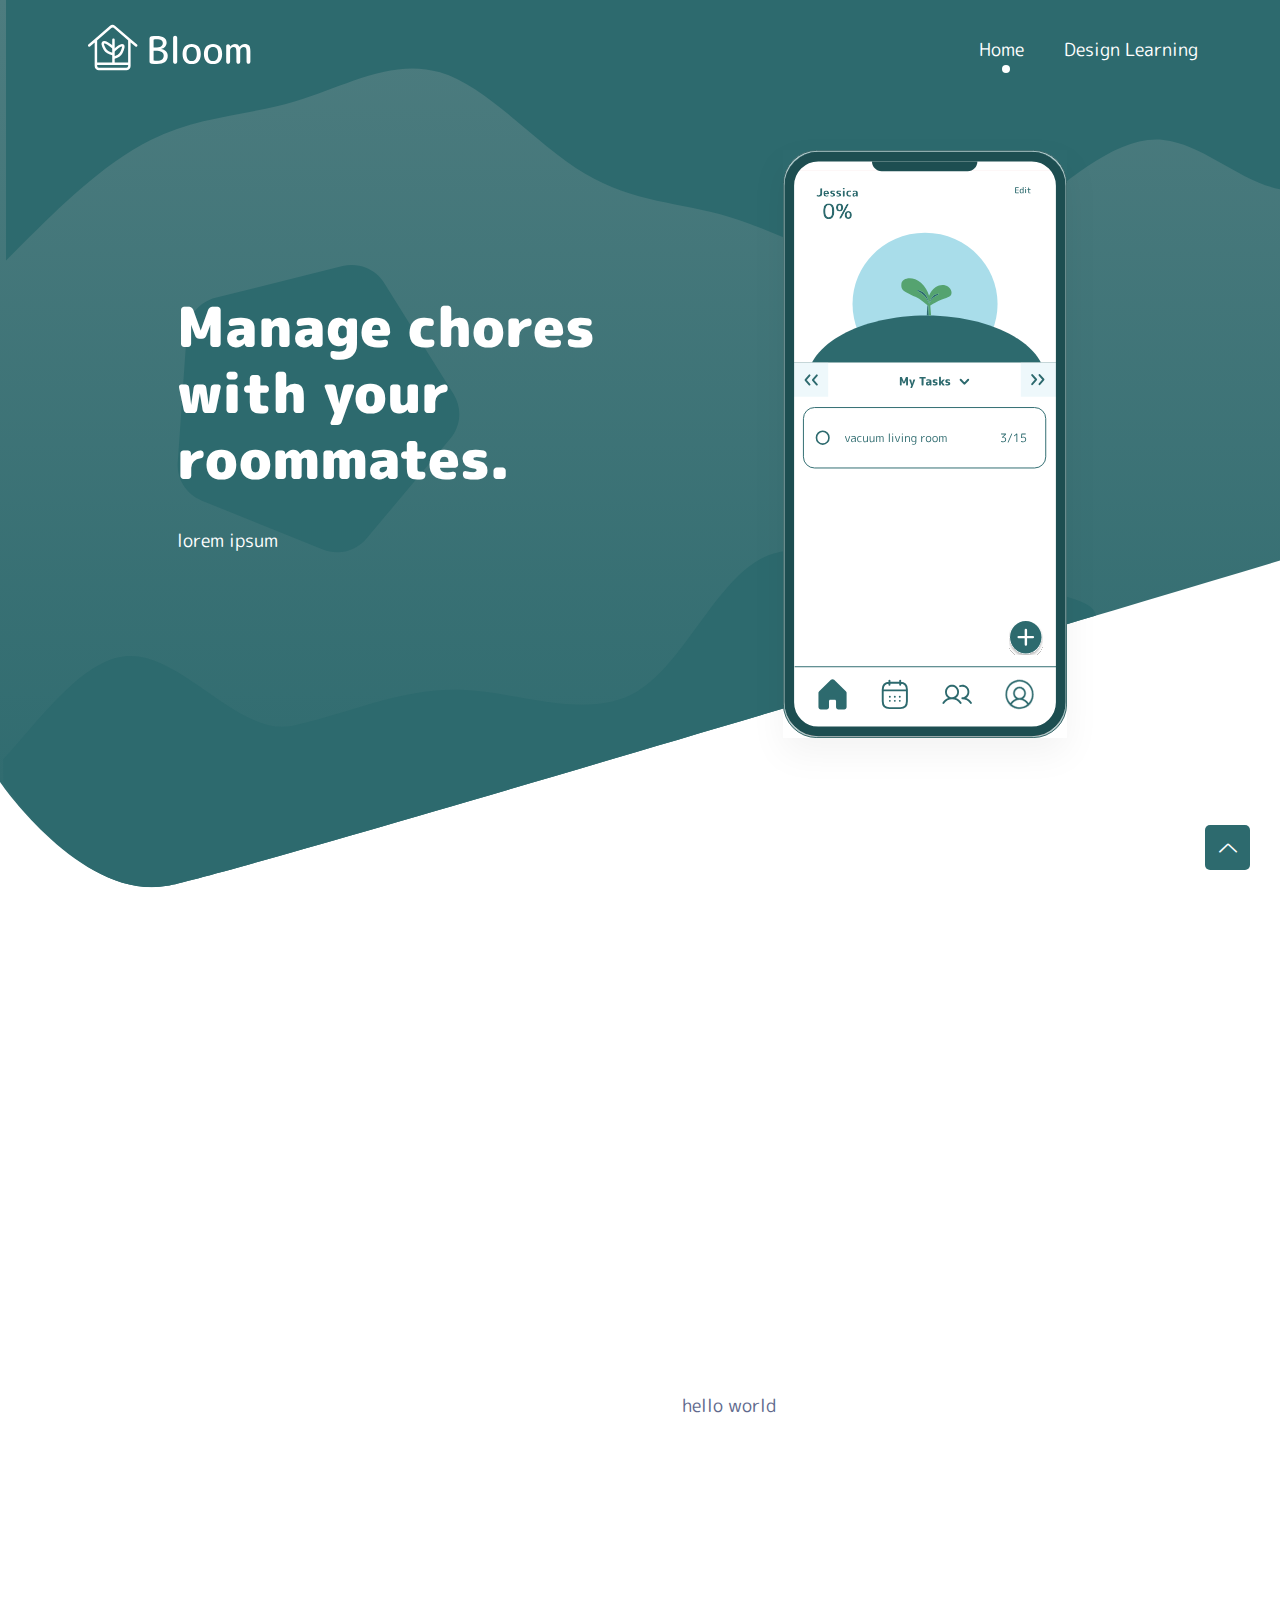
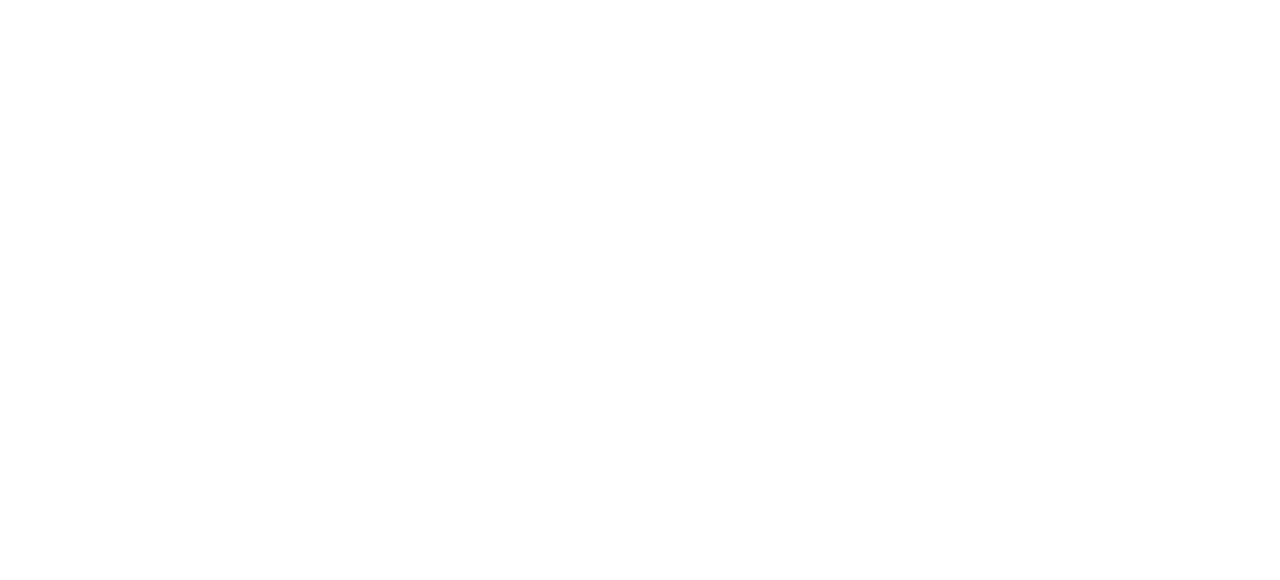
==== index.html @ de5464af "fix responsive img" ====
<!DOCTYPE html>
<html class="no-js" lang="">
	<head>
		<meta charset="utf-8" />
		<meta http-equiv="x-ua-compatible" content="ie=edge" />
		<title>Bloom | Home</title>
		<meta name="description" content="" />
		<meta name="viewport" content="width=device-width, initial-scale=1" />
		<link rel="shortcut icon" type="image/x-icon" href="assets/img/favicon.svg"/>

		<!-- ========================= CSS here ========================= -->
		<link rel="stylesheet" href="assets/css/bootstrap-5.0.0-beta2.min.css" />
		<link rel="stylesheet" href="assets/css/LineIcons.2.0.css" />
		<link rel="stylesheet" href="assets/css/tiny-slider.css" />
		<link rel="stylesheet" href="assets/css/animate.css" />
		<link rel="stylesheet" href="assets/css/main.css" />
		<link href="https://fonts.googleapis.com/css2?family=M+PLUS+Rounded+1c&display=swap" rel="stylesheet">
  	</head>
	<body>
		<!-- ========================= preloader start ========================= -->
		<div class="preloader">
			<div class="loader">
				<div class="spinner">
					<div class="spinner-container">
						<div class="spinner-rotator">
							<div class="spinner-left">
								<div class="spinner-circle"></div>
							</div>
							<div class="spinner-right">
								<div class="spinner-circle"></div>
							</div>
						</div>
					</div>
				</div>
			</div>
		</div>
		<!-- preloader end -->
			
		<!-- ========================= header start ========================= -->
		<header class="header">
			<div class="navbar-area">
				<div class="container">
					<!-- row -->
					<div class="row align-items-center">
						<div class="col-lg-12">
							<!-- navbar -->
							<nav class="navbar navbar-expand-lg">
								<a class="navbar-brand" href="index.html">
									<img src="assets/img/logo/logo-2-white.svg" alt="Logo-2-White" />
								</a>
								<button class="navbar-toggler" type="button" data-bs-toggle="collapse" data-bs-target="#navbarSupportedContent" aria-controls="navbarSupportedContent" aria-expanded="false" aria-label="Toggle navigation">
									<span class="toggler-icon"></span>
									<span class="toggler-icon"></span>
									<span class="toggler-icon"></span>
								</button>
								<div class="collapse navbar-collapse sub-menu-bar" id="navbarSupportedContent">
									<ul id="nav" class="navbar-nav ms-auto">
										<li class="nav-item"> <a class="page-scroll active" href="index.html">Home</a> </li>
										<li class="nav-item"> <a class="" href="design-learnings.html">Design Learning</a> </li>
									</ul>
								</div>
							</nav>
						</div>
					</div>
				</div>
			</div>
		</header>
		<!-- ========================= header end ========================= -->

		<!-- ========================= hero-section start ========================= -->
		<section id="home" class="hero-section">
			<div class="container">
				<div class="row justify-content-center align-items-center">
					<div class="col-lg-6">
						<div class="hero-content">
							<h1 class="wow fadeInUp" data-wow-delay=".2s">
								Manage chores with your roommates.
							</h1>
							<p>lorem ipsum</p>
							<!--<a href="javascript:void(0)" class="main-btn btn-hover wow fadeInUp" data-wow-delay=".6s">Get Started</a> -->
						</div>
					</div>
					<div class="col-xl-4 col-lg-8 col-md-10">
						<div class="hero-img wow fadeInUp" data-wow-delay=".5s">
							<img src="assets/img/frames/my-tasks-frame.svg" alt="my tasks frame" class="img-1" style="max-width: 80%">
						</div>
					</div>
				</div>
			</div>
		</section>
		<!-- ========================= hero-section end ========================= -->

		<!-- ========================= feature-section start ========================= -->
		<section id="feature" class="feature-section pt-50">
			<div class="container">
				<div class="row justify-content-center">
					<div class="col-xxl-5 col-xl-6 col-lg-7">
						<div class="section-title text-center mb-30">
							<h1 class="mb-25 wow fadeInUp" data-wow-delay=".2s" style="visibility: visible; animation-delay: 0.2s; animation-name: fadeInUp;">
								Features
							</h1>
							<p class="wow fadeInUp" data-wow-delay=".4s" style="visibility: visible; animation-delay: 0.4s; animation-name: fadeInUp;">
								Lorem ipsum dolor samet consetetur sadipscing elitr, serewd diam nonumy eirmod tempor invidunt ut labore.
							</p>
						</div>
					</div>
				</div>

				<div class="row justify-content-center d-flex align-items-center">
					<div class="col-xl-4 col-lg-8 col-md-10">
						<div class="single-feature">
							<div class="content">
								<img
									src="assets/img/frames/roommates-frame.svg"
									class="img-1 wow fadeInUp"
									data-wow-delay=".1s"
									style="max-width: 90%;"
								/>
							</div>
						</div>
					</div>
					<div class="col-xl-4 col-lg-8 col-md-10">
						<div class="single-feature text-start">
							<div class="content">
								<p>hello world</p>
							</div>
						</div>
					</div>
				</div>
			</div>
		</section>
		<!-- ========================= feature-section end ========================= -->

		<!-- ========================= faq-section start ========================= -->
		<section id="faq" class="faq-section pt-100">
			<div class="container">
				<div class="row justify-content-center">
					<div class="col-xxl-5 col-xl-6 col-lg-7">
						<div class="section-title text-center mb-60">
							<h1 class="mb-25 wow fadeInUp" data-wow-delay=".2s">Features 2</h1>
							<p class="mb-25 wow fadeInUp" data-wow-delay=".2s">
								Lorem ipsum dolor samet consenter discing elitr, serewd diam nonumy eirmod tempor invidunt.
							</p>
						</div>
					</div>
				</div>

				<!-- faq with dropdowns -->
				<!-- <div class="row">
					<div class="col-lg-6">
						<div class="accordion faq-wrapper" id="accordionExample">
							<div class="single-faq">
								<button class="w-100" type="button" data-bs-toggle="collapse" data-bs-target="#collapseOne" aria-expanded="true" aria-controls="collapseOne">
									Can I make an online appointment?
								</button>
								<div id="collapseOne" class="collapse show" aria-labelledby="headingOne" data-bs-parent="#accordionExample">
									<div class="faq-content">
										Lorem ipsum dolor samet consenter discing elitr, serewd diam nonumy eirmod tempor invidunt.Lorem ipsum colewort samet consenter discing elitr.
									</div>
								</div>
							</div>
							<div class="single-faq">
								<button class="w-100 collapsed" type="button" data-bs-toggle="collapse" data-bs-target="#collapseTwo" aria-expanded="false" aria-controls="collapseTwo">
									How can I Select a best doctor?
								</button>
								<div id="collapseTwo" class="collapse" aria-labelledby="headingTwo" data-bs-parent="#accordionExample">
									<div class="faq-content">
										Lorem ipsum dolor samet consenter discing elitr, serewd diam nonumy eirmod tempor invidunt.Lorem ipsum colewort samet consenter discing elitr.
									</div>
								</div>
							</div>
							<div class="single-faq">
								<button class="w-100 collapsed" type="button" data-bs-toggle="collapse" data-bs-target="#collapseThree" aria-expanded="false" aria-controls="collapseThree">
									How can i edit my personal information?
								</button>
								<div id="collapseThree" class="collapse" aria-labelledby="headingThree" data-bs-parent="#accordionExample">
									<div class="faq-content">
										Lorem ipsum dolor samet consenter discing elitr, serewd diam nonumy eirmod tempor invidunt.Lorem ipsum colewort samet consenter discing elitr.
									</div>
								</div>
							</div>
						</div>
					</div>

					<div class="col-lg-6">
						<div class="faq-image">
							<img src="assets/img/faq/3-flowers.svg" alt="3 flowers" style="max-width: 90%;">
						</div>
					</div>
				</div> -->
			</div>
		</section>
		<!-- ========================= faq-section end ========================= -->

		<!-- ========================= footer start ========================= -->
		<footer id="footer" class="pt-40">
			<img
				src="assets/img/faq/3-flowers.svg"
				style="max-width: 20%;"
				class="wow fadeInUp"
				data-wow-delay=".05s"
			/>
		</footer>
		<!-- ========================= footer end ========================= -->

		<!-- ========================= scroll-top ========================= -->
		<a href="#" class="scroll-top btn-hover">
			<i class="lni lni-chevron-up"></i>
		</a>

		<!-- ========================= JS here ========================= -->
		<script src="assets/js/bootstrap-5.0.0-beta2.min.js"></script>
		<script src="assets/js/tiny-slider.js"></script>
		<script src="assets/js/wow.min.js"></script>
		<script src="assets/js/polifill.js"></script>
		<script src="assets/js/main.js"></script>
	</body>
</html>
---- assets/css/tiny-slider.css ----
.tns-outer{padding:0 !important}.tns-outer [hidden]{display:none !important}.tns-outer [aria-controls],.tns-outer [data-action]{cursor:pointer}.tns-slider{-webkit-transition:all 0s;-moz-transition:all 0s;transition:all 0s}.tns-slider>.tns-item{-webkit-box-sizing:border-box;-moz-box-sizing:border-box;box-sizing:border-box}.tns-horizontal.tns-subpixel{white-space:nowrap}.tns-horizontal.tns-subpixel>.tns-item{display:inline-block;vertical-align:top;white-space:normal}.tns-horizontal.tns-no-subpixel:after{content:'';display:table;clear:both}.tns-horizontal.tns-no-subpixel>.tns-item{float:left}.tns-horizontal.tns-carousel.tns-no-subpixel>.tns-item{margin-right:-100%}.tns-no-calc{position:relative;left:0}.tns-gallery{position:relative;left:0;min-height:1px}.tns-gallery>.tns-item{position:absolute;left:-100%;-webkit-transition:transform 0s, opacity 0s;-moz-transition:transform 0s, opacity 0s;transition:transform 0s, opacity 0s}.tns-gallery>.tns-slide-active{position:relative;left:auto !important}.tns-gallery>.tns-moving{-webkit-transition:all 0.25s;-moz-transition:all 0.25s;transition:all 0.25s}.tns-autowidth{display:inline-block}.tns-lazy-img{-webkit-transition:opacity 0.6s;-moz-transition:opacity 0.6s;transition:opacity 0.6s;opacity:0.6}.tns-lazy-img.tns-complete{opacity:1}.tns-ah{-webkit-transition:height 0s;-moz-transition:height 0s;transition:height 0s}.tns-ovh{overflow:hidden}.tns-visually-hidden{position:absolute;left:-10000em}.tns-transparent{opacity:0;visibility:hidden}.tns-fadeIn{opacity:1;filter:alpha(opacity=100);z-index:0}.tns-normal,.tns-fadeOut{opacity:0;filter:alpha(opacity=0);z-index:-1}.tns-vpfix{white-space:nowrap}.tns-vpfix>div,.tns-vpfix>li{display:inline-block}.tns-t-subp2{margin:0 auto;width:310px;position:relative;height:10px;overflow:hidden}.tns-t-ct{width:2333.3333333%;width:-webkit-calc(100% * 70 / 3);width:-moz-calc(100% * 70 / 3);width:calc(100% * 70 / 3);position:absolute;right:0}.tns-t-ct:after{content:'';display:table;clear:both}.tns-t-ct>div{width:1.4285714%;width:-webkit-calc(100% / 70);width:-moz-calc(100% / 70);width:calc(100% / 70);height:10px;float:left}

/*# sourceMappingURL=sourcemaps/tiny-slider.css.map */
---- assets/css/main.css ----
/* ============================
  Template Name: Applayer
  Author: uideck
  Description: Medical App landing HTML5 Template.
  Version: 1.0
=============================== */
/*===========================
    01.COMMON css 
===========================*/
html {
  scroll-behavior: smooth;
}

body {
  font-family: "M PLUS Rounded 1c", sans-serif;
  font-weight: normal;
  font-style: normal;
  color: #60698D;
  overflow-x: hidden;
}

* {
  margin: 0;
  padding: 0;
  box-sizing: border-box;
}

*:focus {
  outline: none;
}

a:focus,
input:focus,
textarea:focus,
button:focus,
.btn:focus,
.btn.focus,
.btn:not(:disabled):not(.disabled).active,
.btn:not(:disabled):not(.disabled):active {
  text-decoration: none;
  outline: none;
  box-shadow: none;
}

a:hover {
  color: #2D6A6E;
}

a {
  transition: all 0.3s ease-out 0s;
}

a,
a:focus,
a:hover {
  text-decoration: none;
}

i,
span,
a {
  display: inline-block;
}

audio,
canvas,
iframe,
img,
svg,
video {
  vertical-align: middle;
}

h1,
h2,
h3,
h4,
h5,
h6 {
  font-family: "M PLUS Rounded 1c", sans-serif;
  font-weight: 950;
  margin: 0px;
  color: #1D2A5D;
}

h1 a,
h2 a,
h3 a,
h4 a,
h5 a,
h6 a {
  color: inherit;
}

h1 {
  font-size: 45px;
}

@media (max-width: 767px) {
  h1 {
    font-size: 36px;
  }
}

@media only screen and (min-width: 480px) and (max-width: 767px) {
  h1 {
    font-size: 40px;
  }
}

.section-title span {
  font-size: 25px;
  font-weight: 600;
  color: #2D6A6E;
  margin-bottom: 20px;
}

h2 {
  font-size: 36px;
}

h3 {
  font-size: 25px;
}

h4 {
  font-size: 20px;
}

h5 {
  font-size: 18px;
}

h6 {
  font-size: 16px;
}

ul,
ol {
  margin: 0px;
  padding: 0px;
  list-style-type: none;
}

p {
  font-size: 18px;
  font-weight: 400;
  line-height: 27px;
  margin: 0px;
}

.img-bg {
  background-position: center center;
  background-size: cover;
  background-repeat: no-repeat;
  width: 100%;
  height: 100%;
}

.error {
  color: orangered;
}

.success {
  color: #fff;
}

/*===== All Button Style =====*/
.main-btn {
  display: inline-block;
  font-weight: 400;
  text-align: center;
  white-space: nowrap;
  vertical-align: middle;
  user-select: none;
  padding: 17px 37px;
  font-size: 18px;
  border-radius: 50px;
  color: #fff;
  cursor: pointer;
  z-index: 5;
  transition: all .4s ease-in-out;
  border: none;
  background: #2D6A6E;
  overflow: hidden;
}

.main-btn:hover {
  color: #fff;
}

.btn-hover {
  position: relative;
  overflow: hidden;
}

.btn-hover::after {
  content: '';
  position: absolute;
  width: 0%;
  height: 0%;
  border-radius: 50%;
  background: rgba(0, 0, 0, 0.05);
  top: 50%;
  left: 50%;
  padding: 50%;
  z-index: -1;
  transition: all 0.3s ease-out 0s;
  transform: translate3d(-50%, -50%, 0) scale(0);
}

.btn-hover:hover::after {
  transform: translate3d(-50%, -50%, 0) scale(1.3);
}

.scroll-top {
  width: 45px;
  height: 45px;
  background: #2D6A6E;
  display: flex;
  justify-content: center;
  align-items: center;
  font-size: 18px;
  color: #fff;
  border-radius: 5px;
  position: fixed;
  bottom: 30px;
  right: 30px;
  z-index: 9;
  cursor: pointer;
  transition: all 0.3s ease-out 0s;
}

.scroll-top:hover {
  color: #fff;
  background: #A9DDEA;
}

@keyframes animation1 {
  0% {
    transform: translateY(30px);
  }
  50% {
    transform: translateY(-30px);
  }
  100% {
    transform: translateY(30px);
  }
}

/*===== All Preloader Style =====*/
.preloader {
  /* Body Overlay */
  position: fixed;
  top: 0;
  left: 0;
  display: table;
  height: 100%;
  width: 100%;
  /* Change Background Color */
  background: #fff;
  z-index: 99999;
}

.preloader .loader {
  display: table-cell;
  vertical-align: middle;
  text-align: center;
}

.preloader .loader .spinner {
  position: absolute;
  left: 50%;
  top: 50%;
  width: 64px;
  margin-left: -32px;
  z-index: 18;
  pointer-events: none;
}

.preloader .loader .spinner .spinner-container {
  pointer-events: none;
  position: absolute;
  width: 100%;
  padding-bottom: 100%;
  top: 50%;
  left: 50%;
  margin-top: -50%;
  margin-left: -50%;
  animation: spinner-linspin 1568.2353ms linear infinite;
}

.preloader .loader .spinner .spinner-container .spinner-rotator {
  position: absolute;
  width: 100%;
  height: 100%;
  animation: spinner-easespin 5332ms cubic-bezier(0.4, 0, 0.2, 1) infinite both;
}

.preloader .loader .spinner .spinner-container .spinner-rotator .spinner-left {
  position: absolute;
  top: 0;
  left: 0;
  bottom: 0;
  overflow: hidden;
  right: 50%;
}

.preloader .loader .spinner .spinner-container .spinner-rotator .spinner-right {
  position: absolute;
  top: 0;
  right: 0;
  bottom: 0;
  overflow: hidden;
  left: 50%;
}

.preloader .loader .spinner-circle {
  box-sizing: border-box;
  position: absolute;
  width: 200%;
  height: 100%;
  border-style: solid;
  /* Spinner Color */
  border-color: #2D6A6E #2D6A6E #ddd;
  border-radius: 50%;
  border-width: 6px;
}

.preloader .loader .spinner-left .spinner-circle {
  left: 0;
  right: -100%;
  border-right-color: #ddd;
  animation: spinner-left-spin 1333ms cubic-bezier(0.4, 0, 0.2, 1) infinite both;
}

.preloader .loader .spinner-right .spinner-circle {
  left: -100%;
  right: 0;
  border-left-color: #ddd;
  animation: right-spin 1333ms cubic-bezier(0.4, 0, 0.2, 1) infinite both;
}

/* Preloader Animations */

@keyframes spinner-linspin {
  to {
    transform: rotate(360deg);
  }
}

@keyframes spinner-easespin {
  12.5% {
    transform: rotate(135deg);
  }
  25% {
    transform: rotate(270deg);
  }
  37.5% {
    transform: rotate(405deg);
  }
  50% {
    transform: rotate(540deg);
  }
  62.5% {
    transform: rotate(675deg);
  }
  75% {
    transform: rotate(810deg);
  }
  87.5% {
    transform: rotate(945deg);
  }
  to {
    transform: rotate(1080deg);
  }
}

@keyframes spinner-left-spin {
  0% {
    transform: rotate(130deg);
  }
  50% {
    transform: rotate(-5deg);
  }
  to {
    transform: rotate(130deg);
  }
}

@keyframes right-spin {
  0% {
    transform: rotate(-130deg);
  }
  50% {
    transform: rotate(5deg);
  }
  to {
    transform: rotate(-130deg);
  }
}

/*===========================
    02.HEADER css 
===========================*/
/*===== NAVBAR =====*/
.navbar-area {
  position: absolute;
  top: 0;
  left: 0;
  width: 100%;
  z-index: 99;
  transition: all 0.3s ease-out 0s;
}

.sticky {
  position: fixed;
  z-index: 99;
  background-color: #fff;
  box-shadow: 0px 20px 50px 0px rgba(0, 0, 0, 0.05);
  transition: all 0.3s ease-out 0s;
}

.sticky .navbar {
  padding: 17px 0;
}

@media only screen and (min-width: 768px) and (max-width: 991px), (max-width: 767px) {
  .sticky .navbar {
    padding: 15px 0;
  }
}

.sticky .navbar .navbar-nav .nav-item a {
  color: #2D6A6E;
}

.sticky .navbar .navbar-nav .nav-item a::before {
  background: #2D6A6E;
}

.sticky .navbar .navbar-toggler .toggler-icon {
  background: #2D6A6E;
}

.navbar {
  padding: 0;
  border-radius: 5px;
  position: relative;
  transition: all 0.3s ease-out 0s;
  padding: 20px 0;
}

@media only screen and (min-width: 768px) and (max-width: 991px), (max-width: 767px) {
  .navbar {
    padding: 17px 0;
  }
}

.navbar-brand {
  padding: 0;
}

.navbar-brand img {
  max-width: 180px;
}

.navbar-toggler {
  padding: 0;
}

.navbar-toggler:focus {
  outline: none;
  box-shadow: none;
}

.navbar-toggler .toggler-icon {
  width: 30px;
  height: 2px;
  background-color: #fff;
  display: block;
  margin: 5px 0;
  position: relative;
  transition: all 0.3s ease-out 0s;
}

.navbar-toggler.active .toggler-icon:nth-of-type(1) {
  transform: rotate(45deg);
  top: 7px;
}

.navbar-toggler.active .toggler-icon:nth-of-type(2) {
  opacity: 0;
}

.navbar-toggler.active .toggler-icon:nth-of-type(3) {
  transform: rotate(135deg);
  top: -7px;
}

@media only screen and (min-width: 768px) and (max-width: 991px), (max-width: 767px) {
  .navbar-collapse {
    position: absolute;
    top: 100%;
    left: 0;
    width: 100%;
    background-color: #fff;
    z-index: 9;
    box-shadow: 0px 15px 20px 0px rgba(0, 0, 0, 0.1);
    padding: 5px 12px;
  }
}

.navbar-nav .nav-item {
  position: relative;
  margin-left: 40px;
}

@media only screen and (min-width: 768px) and (max-width: 991px), (max-width: 767px) {
  .navbar-nav .nav-item {
    margin-left: 20px;
  }
}

.navbar-nav .nav-item a {
  font-size: 18px;
  font-weight: 400;
  color: #fff;
  transition: all 0.3s ease-out 0s;
  padding: 10px 0;
  position: relative;
}

@media only screen and (min-width: 768px) and (max-width: 991px), (max-width: 767px) {
  .navbar-nav .nav-item a {
    display: inline-block;
    padding: 6px 10px;
    color: #2D6A6E;
  }
}

.navbar-nav .nav-item a::before {
  content: '';
  width: 8px;
  height: 8px;
  border-radius: 50%;
  background: #fff;
  position: absolute;
  bottom: 0;
  left: 50%;
  transition: all 0.3s ease-out 0s;
  z-index: -1;
  opacity: 0;
}

@media only screen and (min-width: 768px) and (max-width: 991px), (max-width: 767px) {
  .navbar-nav .nav-item a::before {
    background: #2D6A6E;
  }
}

.navbar-nav .nav-item a:hover::before, .navbar-nav .nav-item a.active::before {
  opacity: 1;
}

.navbar-nav .nav-item:hover .sub-menu {
  top: 100%;
  opacity: 1;
  visibility: visible;
}

@media only screen and (min-width: 768px) and (max-width: 991px) {
  .navbar-nav .nav-item:hover .sub-menu {
    top: 0;
  }
}

@media (max-width: 767px) {
  .navbar-nav .nav-item:hover .sub-menu {
    top: 0;
  }
}

.navbar-nav .nav-item .sub-menu {
  width: 200px;
  background-color: #fff;
  box-shadow: 0px 0px 20px 0px rgba(0, 0, 0, 0.1);
  position: absolute;
  top: 110%;
  left: 0;
  opacity: 0;
  visibility: hidden;
  transition: all 0.3s ease-out 0s;
}

@media only screen and (min-width: 768px) and (max-width: 991px) {
  .navbar-nav .nav-item .sub-menu {
    position: relative;
    width: 100%;
    top: 0;
    display: none;
    opacity: 1;
    visibility: visible;
  }
}

@media (max-width: 767px) {
  .navbar-nav .nav-item .sub-menu {
    position: relative;
    width: 100%;
    top: 0;
    display: none;
    opacity: 1;
    visibility: visible;
  }
}

.navbar-nav .nav-item .sub-menu li {
  display: block;
}

.navbar-nav .nav-item .sub-menu li a {
  display: block;
  padding: 8px 20px;
  color: #222;
}

.navbar-nav .nav-item .sub-menu li a.active, .navbar-nav .nav-item .sub-menu li a:hover {
  padding-left: 25px;
  color: #2D6A6E;
}

.navbar-nav .sub-nav-toggler {
  display: none;
}

@media only screen and (min-width: 768px) and (max-width: 991px) {
  .navbar-nav .sub-nav-toggler {
    display: block;
    position: absolute;
    right: 0;
    top: 0;
    background: none;
    color: #222;
    font-size: 18px;
    border: 0;
    width: 30px;
    height: 30px;
  }
}

@media (max-width: 767px) {
  .navbar-nav .sub-nav-toggler {
    display: block;
    position: absolute;
    right: 0;
    top: 0;
    background: none;
    color: #222;
    font-size: 18px;
    border: 0;
    width: 30px;
    height: 30px;
  }
}

.navbar-nav .sub-nav-toggler span {
  width: 8px;
  height: 8px;
  border-left: 1px solid #222;
  border-bottom: 1px solid #222;
  transform: rotate(-45deg);
  position: relative;
  top: -5px;
}

.hero-section {
  position: relative;
  z-index: 1;
  background-image: url("../img/hero/hero-bg.svg");
  background-repeat: no-repeat;
  background-size: cover;
  background-position: bottom left;
  padding: 150px 0;
}

@media only screen and (min-width: 768px) and (max-width: 991px) {
  .hero-section .hero-content {
    margin-bottom: 50px;
  }
}

@media (max-width: 767px) {
  .hero-section .hero-content {
    margin-bottom: 120px;
  }
}

.hero-section .hero-content h1 {
  font-size: 60px;
  margin-bottom: 35px;
  color: #fff;
}

@media only screen and (min-width: 1200px) and (max-width: 1399px) {
  .hero-section .hero-content h1 {
    font-size: 55px;
  }
}

@media only screen and (min-width: 992px) and (max-width: 1199px) {
  .hero-section .hero-content h1 {
    font-size: 48px;
  }
}

@media (max-width: 767px) {
  .hero-section .hero-content h1 {
    font-size: 40px;
  }
}

@media only screen and (min-width: 480px) and (max-width: 767px) {
  .hero-section .hero-content h1 {
    font-size: 50px;
  }
}

.hero-section .hero-content p {
  margin-bottom: 40px;
  color: #fff;
}

.hero-section .hero-content .main-btn {
  background: #fff;
  color: #2D6A6E;
  font-size: 20px;
  font-weight: 950;
  padding: 18px 52px;
}

.hero-section .hero-img {
  position: relative;
  text-align: center;
  z-index: 4;
}

.hero-section .hero-img .img-1 {
  position: relative;
  z-index: 5;
  box-shadow: 0 15px 35px rgba(0, 0, 0, 0.05);
}

.hero-section .hero-img .img-3,
.hero-section .hero-img .img-2 {
  position: absolute;
  right: 0;
  bottom: 0;
}

.hero-section .hero-img .img-2 {
  z-index: 1;
}

.hero-section .hero-img .img-3 {
  z-index: -1;
}

.feature-section .single-feature {
  text-align: center;
  padding: 30px;
}

.feature-section .single-feature:hover .icon::after {
  top: 8px;
  right: 8px;
}

.feature-section .single-feature .icon {
  width: 75px;
  height: 75px;
  border-radius: 5px;
  background: #2D6A6E;
  color: #fff;
  position: relative;
  display: flex;
  justify-content: center;
  align-items: center;
  font-size: 40px;
  z-index: 1;
  margin: 0 auto 30px;
}

.feature-section .single-feature .icon::after {
  content: '';
  position: absolute;
  width: 100%;
  height: 100%;
  background: inherit;
  top: -8px;
  right: -8px;
  opacity: .2;
  border-radius: inherit;
  z-index: -1;
  transition: all 0.3s ease-out 0s;
}

.feature-section .single-feature .icon.color-2 {
  background: #FFB260;
}

.feature-section .single-feature .icon.color-3 {
  background: #FF92A5;
}

.feature-section .single-feature .content h3 {
  font-weight: 600;
  margin-bottom: 25px;
}

.single-department {
  margin-bottom: 55px;
}

.single-department span {
  width: 12px;
  height: 12px;
  background: #2D6A6E;
  border-radius: 50%;
  box-shadow: 0 3px 6px rgba(72, 124, 255, 0.34);
  margin-bottom: 25px;
}

.single-department h3 {
  margin-bottom: 20px;
}

.steps-content {
  margin-left: 70px;
}

.steps-content .single-department {
  margin-bottom: 35px;
}

.faq-section .faq-wrapper {
  margin-right: 50px;
}

@media only screen and (min-width: 768px) and (max-width: 991px) {
  .faq-section .faq-wrapper {
    margin-right: 0;
  }
}

@media (max-width: 767px) {
  .faq-section .faq-wrapper {
    margin-right: 0;
  }
}

.faq-section .single-faq {
  background: #fff;
  border-radius: 5px;
  margin-bottom: 20px;
  box-shadow: 0px 3px 6px rgba(142, 142, 142, 0.16);
}

.faq-section .single-faq button {
  background: #fff;
  border: 0;
  font-size: 18px;
  font-weight: 950;
  font-family: "M PLUS Rounded 1c", sans-serif;
  text-align: left;
  padding: 18px 25px;
  padding-right: 45px;
  position: relative;
  color: #1D2A5D;
}

.faq-section .single-faq button.collapsed {
  opacity: .8;
}

.faq-section .single-faq button.collapsed::after {
  transform: rotate(0deg);
}

.faq-section .single-faq button::after {
  content: '';
  position: absolute;
  top: 27px;
  right: 25px;
  border-top: 9px solid #60698D;
  border-left: 8px solid transparent;
  border-right: 8px solid transparent;
  transition: all 0.3s ease-out 0s;
  transform: rotate(180deg);
}

.faq-section .single-faq .faq-content {
  padding: 7px 25px 18px;
}

.faq-section .faq-image img {
  width: 100%;
}

.footer {
  padding-top: 350px;
  background-image: url("../img/footer/footer-bg.svg");
  background-repeat: no-repeat;
  background-size: cover;
  background-position: top right;
}

@media only screen and (min-width: 992px) and (max-width: 1199px) {
  .footer {
    padding-top: 220px;
    margin-top: 50px;
  }
}

@media only screen and (min-width: 768px) and (max-width: 991px) {
  .footer {
    padding-top: 160px;
    margin-top: 100px;
  }
}

@media (max-width: 767px) {
  .footer {
    padding-top: 120px;
    margin-top: 100px;
  }
}

.footer .widget-wrapper .footer-widget {
  margin-bottom: 40px;
}

.footer .widget-wrapper .footer-widget h3 {
  color: #fff;
  margin-bottom: 25px;
  font-weight: 600;
}

.footer .widget-wrapper .footer-widget .links li a {
  color: #fff;
  font-size: 16px;
  line-height: 30px;
}

.footer .widget-wrapper .footer-widget .links li a:hover {
  padding-left: 6px;
}

.footer .widget-wrapper .footer-widget .download {
  display: flex;
  flex-wrap: wrap;
  align-items: center;
}

.footer .widget-wrapper .footer-widget .download li:first-child {
  margin-right: 20px;
}

.footer .widget-wrapper .footer-widget .download li a {
  display: inline-flex;
  background: #fff;
  border-radius: 10px;
  padding: 15px 25px;
  margin-bottom: 15px;
  align-items: center;
}

.footer .widget-wrapper .footer-widget .download li a .icon {
  font-size: 30px;
  color: #1D2A5D;
  margin-right: 10px;
}

.footer .widget-wrapper .footer-widget .download li a .text {
  font-size: 10px;
  color: #60698D;
}

.footer .widget-wrapper .footer-widget .download li a .text b {
  color: #1D2A5D;
  font-size: 16px;
  font-weight: 950;
  display: block;
}

.footer .copy-right-wrapper {
  border-top: 2px solid rgba(255, 255, 255, 0.17);
  padding: 25px 0;
}

.footer .copy-right-wrapper .copy-right p {
  color: rgba(255, 255, 255, 0.66);
  font-size: 16px;
}

@media (max-width: 767px) {
  .footer .copy-right-wrapper .copy-right p {
    text-align: center;
    margin-bottom: 20px;
  }
}

.footer .copy-right-wrapper .copy-right p a {
  color: inherit;
}

.footer .copy-right-wrapper .copy-right p a:hover {
  color: #fff;
}

.footer .copy-right-wrapper .socials ul {
  display: flex;
  align-items: center;
  justify-content: flex-end;
}

@media (max-width: 767px) {
  .footer .copy-right-wrapper .socials ul {
    justify-content: center;
  }
}

.footer .copy-right-wrapper .socials ul li a {
  color: rgba(255, 255, 255, 0.66);
  font-size: 18px;
  margin-left: 20px;
}

.footer .copy-right-wrapper .socials ul li a:hover {
  color: #fff;
}

/* ======================
    DEFAULT CSS
========================= */
.mt-5 {
  margin-top: 5px;
}

.mt-10 {
  margin-top: 10px;
}

.mt-15 {
  margin-top: 15px;
}

.mt-20 {
  margin-top: 20px;
}

.mt-25 {
  margin-top: 25px;
}

.mt-30 {
  margin-top: 30px;
}

.mt-35 {
  margin-top: 35px;
}

.mt-40 {
  margin-top: 40px;
}

.mt-45 {
  margin-top: 45px;
}

.mt-50 {
  margin-top: 50px;
}

.mt-55 {
  margin-top: 55px;
}

.mt-60 {
  margin-top: 60px;
}

.mt-65 {
  margin-top: 65px;
}

.mt-70 {
  margin-top: 70px;
}

.mt-75 {
  margin-top: 75px;
}

.mt-80 {
  margin-top: 80px;
}

.mt-85 {
  margin-top: 85px;
}

.mt-90 {
  margin-top: 90px;
}

.mt-95 {
  margin-top: 95px;
}

.mt-100 {
  margin-top: 100px;
}

.mt-105 {
  margin-top: 105px;
}

.mt-110 {
  margin-top: 110px;
}

.mt-115 {
  margin-top: 115px;
}

.mt-120 {
  margin-top: 120px;
}

.mt-125 {
  margin-top: 125px;
}

.mt-130 {
  margin-top: 130px;
}

.mt-135 {
  margin-top: 135px;
}

.mt-140 {
  margin-top: 140px;
}

.mt-145 {
  margin-top: 145px;
}

.mt-150 {
  margin-top: 150px;
}

.mt-155 {
  margin-top: 155px;
}

.mt-160 {
  margin-top: 160px;
}

.mt-165 {
  margin-top: 165px;
}

.mt-170 {
  margin-top: 170px;
}

.mt-175 {
  margin-top: 175px;
}

.mt-180 {
  margin-top: 180px;
}

.mt-185 {
  margin-top: 185px;
}

.mt-190 {
  margin-top: 190px;
}

.mt-195 {
  margin-top: 195px;
}

.mt-200 {
  margin-top: 200px;
}

.mt-205 {
  margin-top: 205px;
}

.mt-210 {
  margin-top: 210px;
}

.mt-215 {
  margin-top: 215px;
}

.mt-220 {
  margin-top: 220px;
}

.mt-225 {
  margin-top: 225px;
}

.mb-5 {
  margin-bottom: 5px;
}

.mb-10 {
  margin-bottom: 10px;
}

.mb-15 {
  margin-bottom: 15px;
}

.mb-20 {
  margin-bottom: 20px;
}

.mb-25 {
  margin-bottom: 25px;
}

.mb-30 {
  margin-bottom: 30px;
}

.mb-35 {
  margin-bottom: 35px;
}

.mb-40 {
  margin-bottom: 40px;
}

.mb-45 {
  margin-bottom: 45px;
}

.mb-50 {
  margin-bottom: 50px;
}

.mb-55 {
  margin-bottom: 55px;
}

.mb-60 {
  margin-bottom: 60px;
}

.mb-65 {
  margin-bottom: 65px;
}

.mb-70 {
  margin-bottom: 70px;
}

.mb-75 {
  margin-bottom: 75px;
}

.mb-80 {
  margin-bottom: 80px;
}

.mb-85 {
  margin-bottom: 85px;
}

.mb-90 {
  margin-bottom: 90px;
}

.mb-95 {
  margin-bottom: 95px;
}

.mb-100 {
  margin-bottom: 100px;
}

.mb-105 {
  margin-bottom: 105px;
}

.mb-110 {
  margin-bottom: 110px;
}

.mb-115 {
  margin-bottom: 115px;
}

.mb-120 {
  margin-bottom: 120px;
}

.mb-125 {
  margin-bottom: 125px;
}

.mb-130 {
  margin-bottom: 130px;
}

.mb-135 {
  margin-bottom: 135px;
}

.mb-140 {
  margin-bottom: 140px;
}

.mb-145 {
  margin-bottom: 145px;
}

.mb-150 {
  margin-bottom: 150px;
}

.mb-155 {
  margin-bottom: 155px;
}

.mb-160 {
  margin-bottom: 160px;
}

.mb-165 {
  margin-bottom: 165px;
}

.mb-170 {
  margin-bottom: 170px;
}

.mb-175 {
  margin-bottom: 175px;
}

.mb-180 {
  margin-bottom: 180px;
}

.mb-185 {
  margin-bottom: 185px;
}

.mb-190 {
  margin-bottom: 190px;
}

.mb-195 {
  margin-bottom: 195px;
}

.mb-200 {
  margin-bottom: 200px;
}

.mb-205 {
  margin-bottom: 205px;
}

.mb-210 {
  margin-bottom: 210px;
}

.mb-215 {
  margin-bottom: 215px;
}

.mb-220 {
  margin-bottom: 220px;
}

.mb-225 {
  margin-bottom: 225px;
}

.pt-5 {
  padding-top: 5px;
}

.pt-10 {
  padding-top: 10px;
}

.pt-15 {
  padding-top: 15px;
}

.pt-20 {
  padding-top: 20px;
}

.pt-25 {
  padding-top: 25px;
}

.pt-30 {
  padding-top: 30px;
}

.pt-35 {
  padding-top: 35px;
}

.pt-40 {
  padding-top: 40px;
}

.pt-45 {
  padding-top: 45px;
}

.pt-50 {
  padding-top: 50px;
}

.pt-55 {
  padding-top: 55px;
}

.pt-60 {
  padding-top: 60px;
}

.pt-65 {
  padding-top: 65px;
}

.pt-70 {
  padding-top: 70px;
}

.pt-75 {
  padding-top: 75px;
}

.pt-80 {
  padding-top: 80px;
}

.pt-85 {
  padding-top: 85px;
}

.pt-90 {
  padding-top: 90px;
}

.pt-95 {
  padding-top: 95px;
}

.pt-100 {
  padding-top: 100px;
}

.pt-105 {
  padding-top: 105px;
}

.pt-110 {
  padding-top: 110px;
}

.pt-115 {
  padding-top: 115px;
}

.pt-120 {
  padding-top: 120px;
}

.pt-125 {
  padding-top: 125px;
}

.pt-130 {
  padding-top: 130px;
}

.pt-135 {
  padding-top: 135px;
}

.pt-140 {
  padding-top: 140px;
}

.pt-145 {
  padding-top: 145px;
}

.pt-150 {
  padding-top: 150px;
}

.pt-155 {
  padding-top: 155px;
}

.pt-160 {
  padding-top: 160px;
}

.pt-165 {
  padding-top: 165px;
}

.pt-170 {
  padding-top: 170px;
}

.pt-175 {
  padding-top: 175px;
}

.pt-180 {
  padding-top: 180px;
}

.pt-185 {
  padding-top: 185px;
}

.pt-190 {
  padding-top: 190px;
}

.pt-195 {
  padding-top: 195px;
}

.pt-200 {
  padding-top: 200px;
}

.pt-205 {
  padding-top: 205px;
}

.pt-210 {
  padding-top: 210px;
}

.pt-215 {
  padding-top: 215px;
}

.pt-220 {
  padding-top: 220px;
}

.pt-225 {
  padding-top: 225px;
}

.pb-5 {
  padding-bottom: 5px;
}

.pb-10 {
  padding-bottom: 10px;
}

.pb-15 {
  padding-bottom: 15px;
}

.pb-20 {
  padding-bottom: 20px;
}

.pb-25 {
  padding-bottom: 25px;
}

.pb-30 {
  padding-bottom: 30px;
}

.pb-35 {
  padding-bottom: 35px;
}

.pb-40 {
  padding-bottom: 40px;
}

.pb-45 {
  padding-bottom: 45px;
}

.pb-50 {
  padding-bottom: 50px;
}

.pb-55 {
  padding-bottom: 55px;
}

.pb-60 {
  padding-bottom: 60px;
}

.pb-65 {
  padding-bottom: 65px;
}

.pb-70 {
  padding-bottom: 70px;
}

.pb-75 {
  padding-bottom: 75px;
}

.pb-80 {
  padding-bottom: 80px;
}

.pb-85 {
  padding-bottom: 85px;
}

.pb-90 {
  padding-bottom: 90px;
}

.pb-95 {
  padding-bottom: 95px;
}

.pb-100 {
  padding-bottom: 100px;
}

.pb-105 {
  padding-bottom: 105px;
}

.pb-110 {
  padding-bottom: 110px;
}

.pb-115 {
  padding-bottom: 115px;
}

.pb-120 {
  padding-bottom: 120px;
}

.pb-125 {
  padding-bottom: 125px;
}

.pb-130 {
  padding-bottom: 130px;
}

.pb-135 {
  padding-bottom: 135px;
}

.pb-140 {
  padding-bottom: 140px;
}

.pb-145 {
  padding-bottom: 145px;
}

.pb-150 {
  padding-bottom: 150px;
}

.pb-155 {
  padding-bottom: 155px;
}

.pb-160 {
  padding-bottom: 160px;
}

.pb-165 {
  padding-bottom: 165px;
}

.pb-170 {
  padding-bottom: 170px;
}

.pb-175 {
  padding-bottom: 175px;
}

.pb-180 {
  padding-bottom: 180px;
}

.pb-185 {
  padding-bottom: 185px;
}

.pb-190 {
  padding-bottom: 190px;
}

.pb-195 {
  padding-bottom: 195px;
}

.pb-200 {
  padding-bottom: 200px;
}

.pb-205 {
  padding-bottom: 205px;
}

.pb-210 {
  padding-bottom: 210px;
}

.pb-215 {
  padding-bottom: 215px;
}

.pb-220 {
  padding-bottom: 220px;
}

.pb-225 {
  padding-bottom: 225px;
}
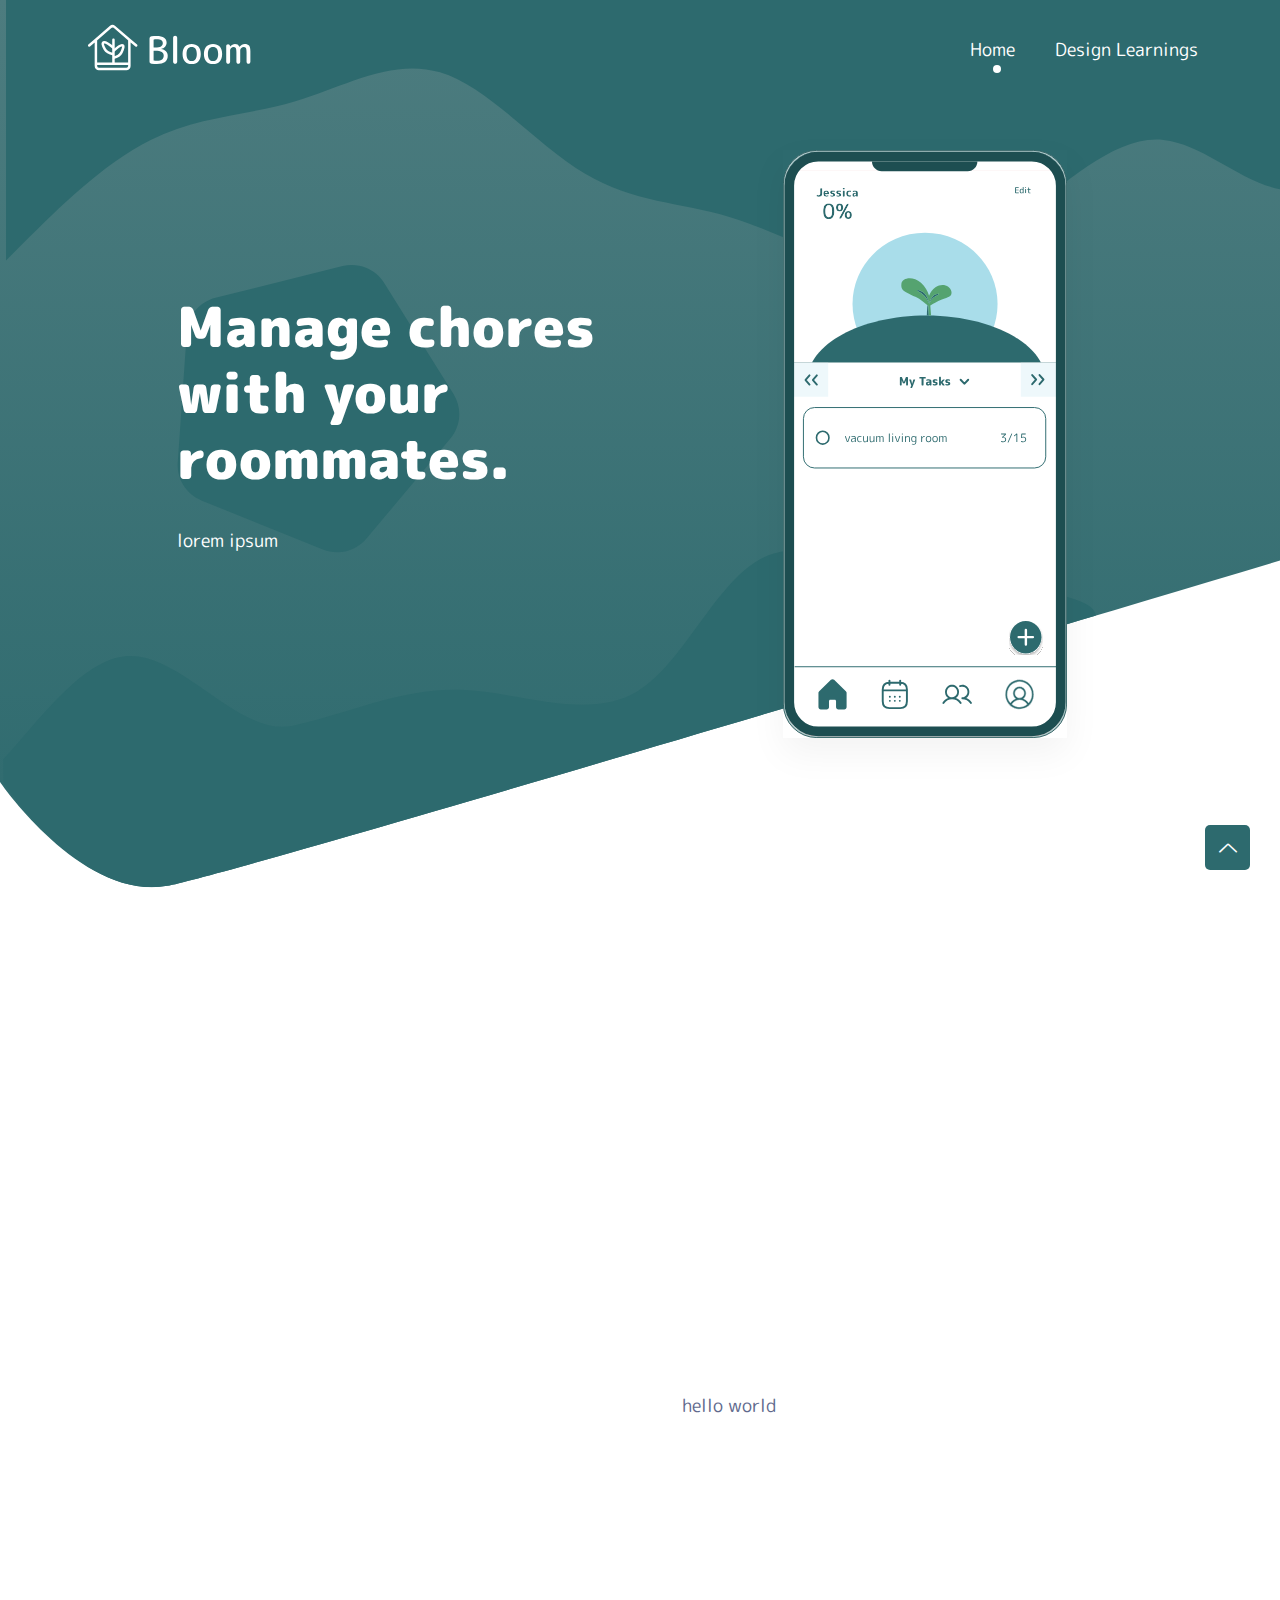
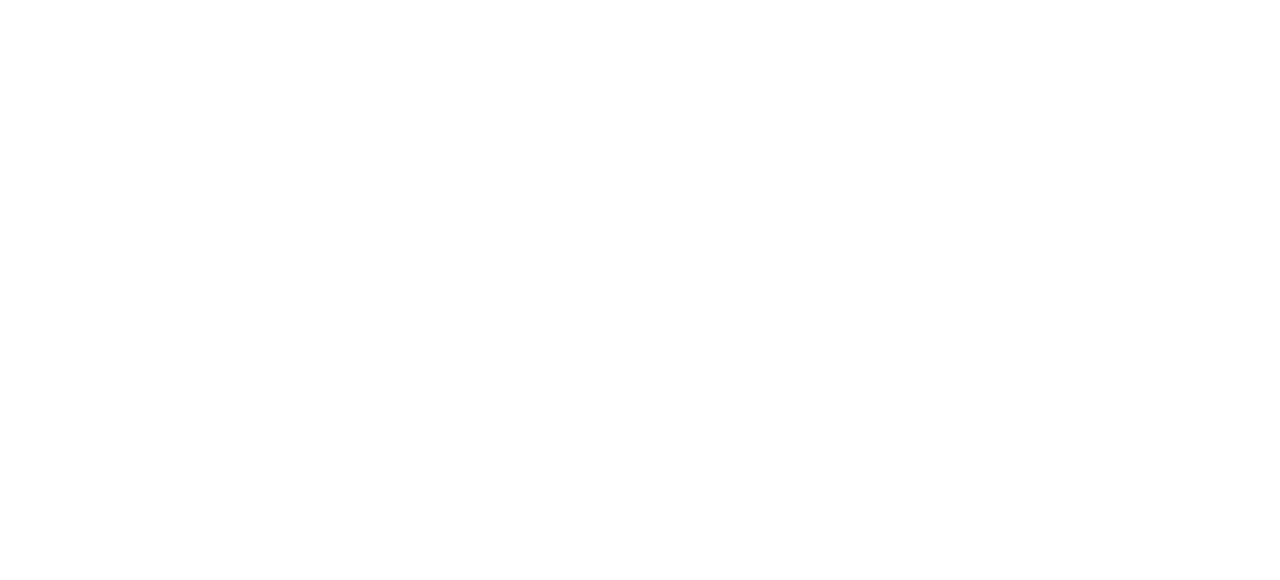
==== commit 14b3bdb1: "typo :(" ====
--- a/index.html
+++ b/index.html
@@ -56,7 +56,7 @@
 								<div class="collapse navbar-collapse sub-menu-bar" id="navbarSupportedContent">
 									<ul id="nav" class="navbar-nav ms-auto">
 										<li class="nav-item"> <a class="page-scroll active" href="index.html">Home</a> </li>
-										<li class="nav-item"> <a class="" href="design-learnings.html">Design Learning</a> </li>
+										<li class="nav-item"> <a class="" href="design-learnings.html">Design Learnings</a> </li>
 									</ul>
 								</div>
 							</nav>
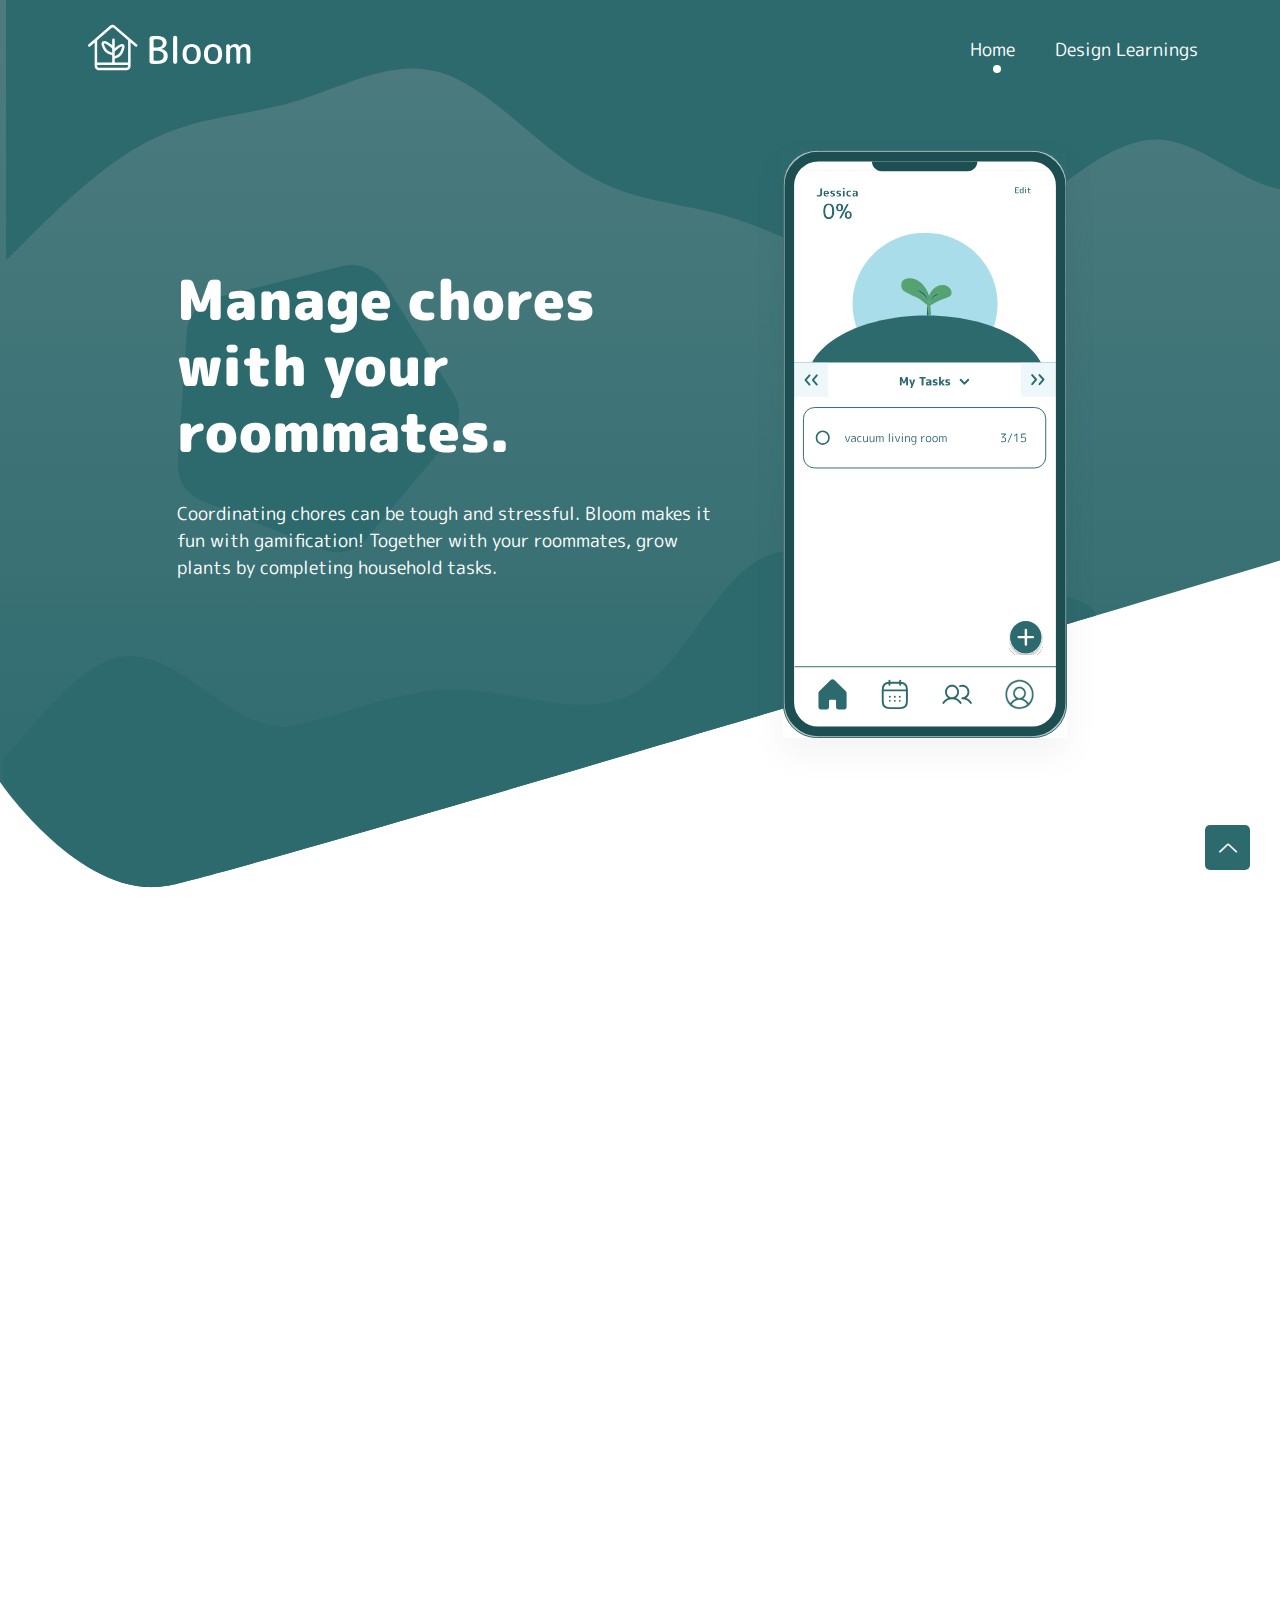
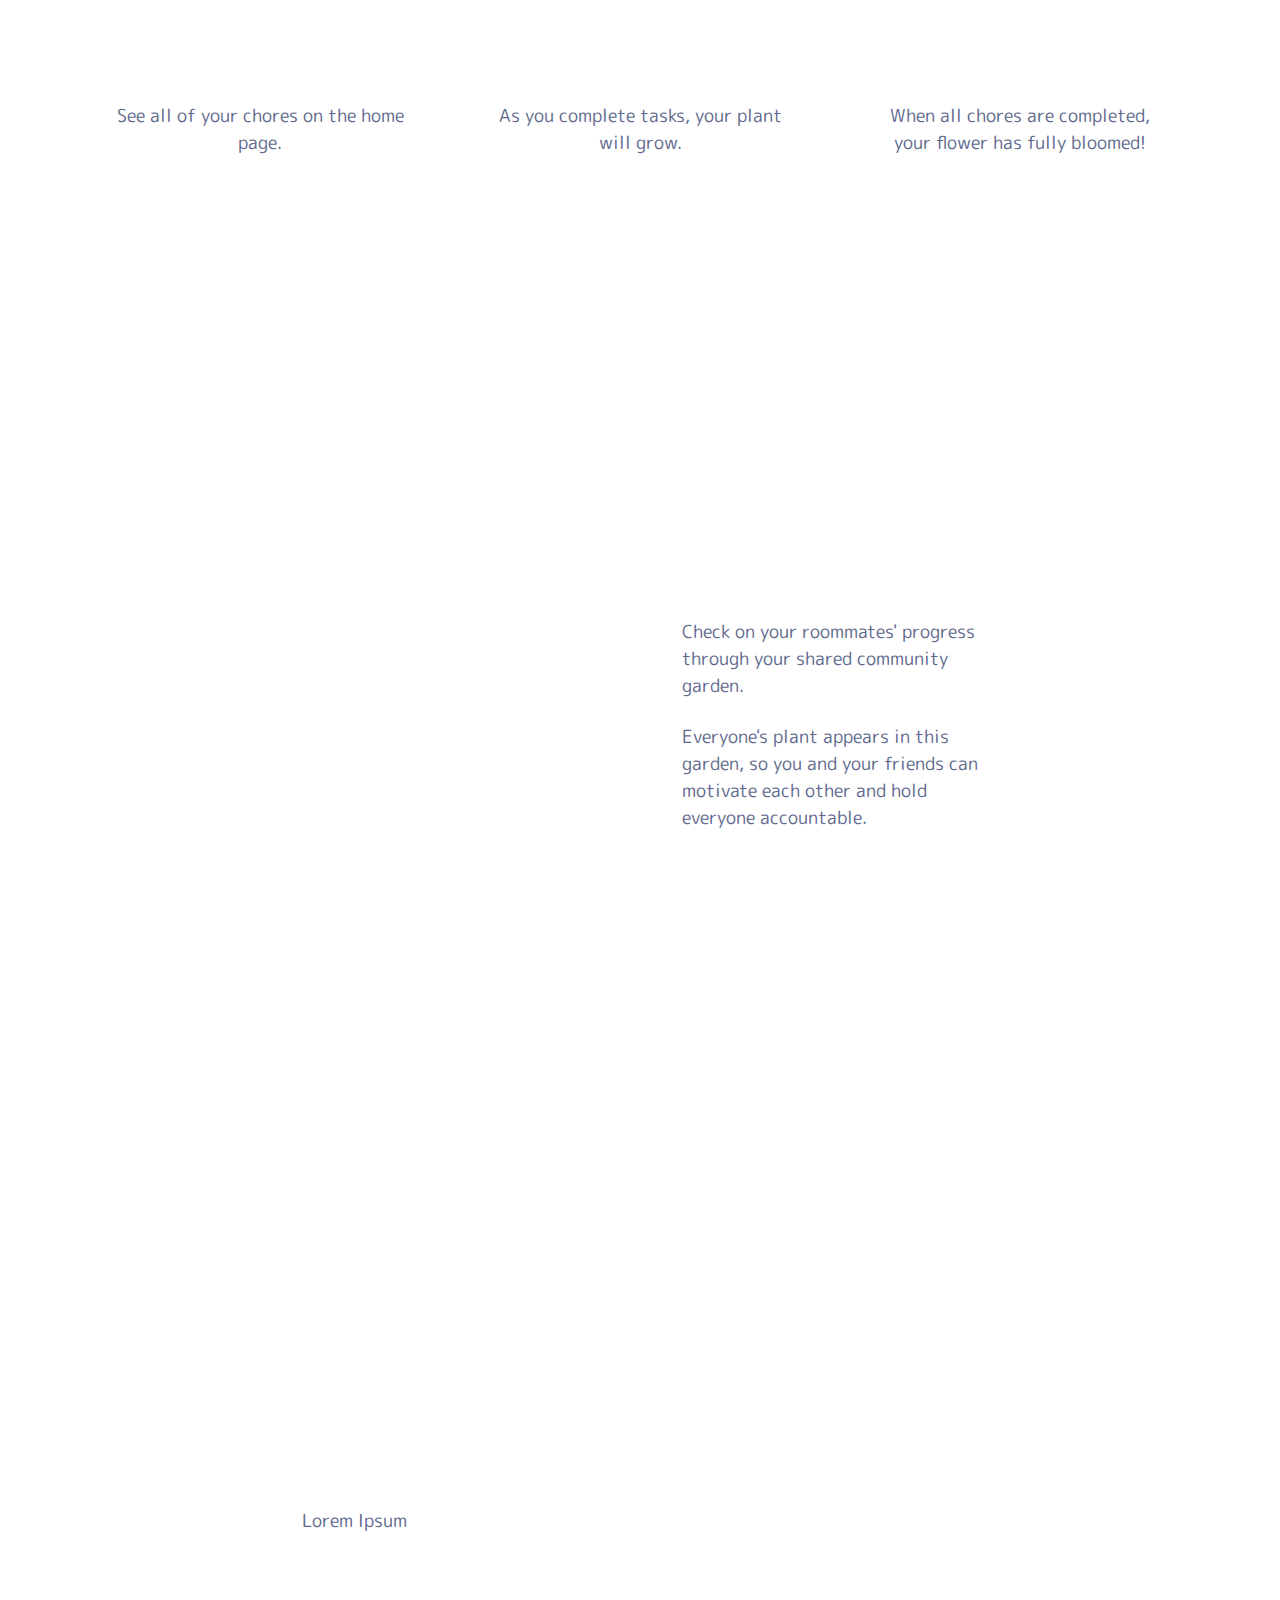
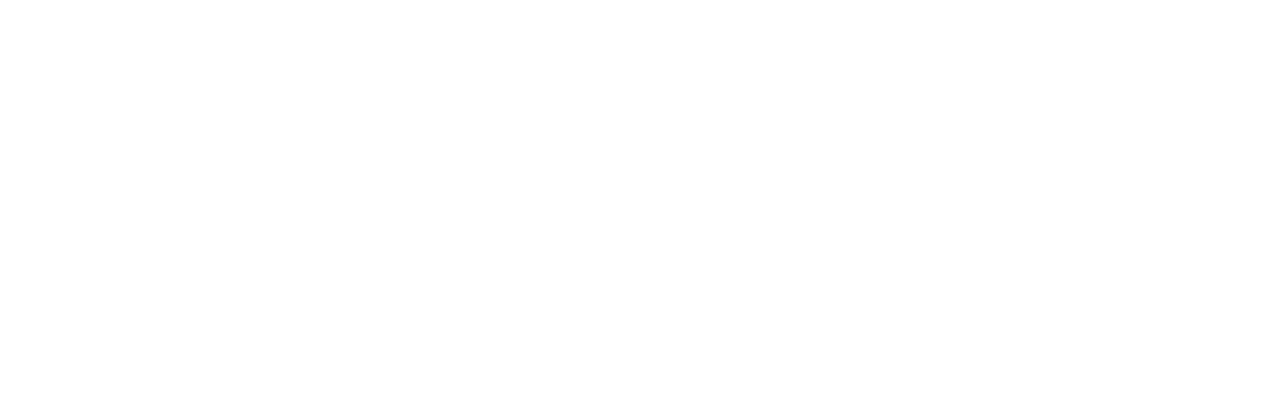
==== commit f2f35952: "update home page" ====
--- a/index.html
+++ b/index.html
@@ -76,7 +76,8 @@
 							<h1 class="wow fadeInUp" data-wow-delay=".2s">
 								Manage chores with your roommates.
 							</h1>
-							<p>lorem ipsum</p>
+							<p>Coordinating chores can be tough and stressful. Bloom makes it fun with gamification! Together with your roommates, grow plants by completing household tasks.
+							</p>
 							<!--<a href="javascript:void(0)" class="main-btn btn-hover wow fadeInUp" data-wow-delay=".6s">Get Started</a> -->
 						</div>
 					</div>
@@ -90,17 +91,85 @@
 		</section>
 		<!-- ========================= hero-section end ========================= -->
 
-		<!-- ========================= feature-section start ========================= -->
-		<section id="feature" class="feature-section pt-50">
+		<!-- ==================== progress tracking feature start ===================== -->
+		<section id="progress-feature" class="feature-section pt-50">
 			<div class="container">
 				<div class="row justify-content-center">
 					<div class="col-xxl-5 col-xl-6 col-lg-7">
 						<div class="section-title text-center mb-30">
 							<h1 class="mb-25 wow fadeInUp" data-wow-delay=".2s" style="visibility: visible; animation-delay: 0.2s; animation-name: fadeInUp;">
-								Features
+								Progress Tracking
 							</h1>
 							<p class="wow fadeInUp" data-wow-delay=".4s" style="visibility: visible; animation-delay: 0.4s; animation-name: fadeInUp;">
-								Lorem ipsum dolor samet consetetur sadipscing elitr, serewd diam nonumy eirmod tempor invidunt ut labore.
+								Visualize your progress by watching your plant grow.
+							</p>
+						</div>
+					</div>
+				</div>
+
+				<div class="row justify-content-center d-flex align-items-center">
+					<div class="d-flex flex-column align-items-center col-md-4 mb-5">
+						<div class="single-feature">
+							<div class="content">
+								<img
+									src="assets/img/frames/task-progress-1.svg"
+									class="img-1 wow fadeInUp mb-5"
+									data-wow-delay=".1s"
+									style="max-width: 90%;"
+								/>
+								<p>See all of your chores on the home page.</p>
+							</div>
+						</div>
+					</div>
+					<div class="d-flex flex-column align-items-center col-md-4 mb-5">
+						<div class="single-feature">
+							<div class="content">
+								<img
+									src="assets/img/frames/task-progress-2.svg"
+									class="img-1 wow fadeInUp mb-5"
+									data-wow-delay=".1s"
+									style="max-width: 90%;"
+								/>
+								<p>As you complete tasks, your plant will grow.</p>
+							</div>
+						</div>
+					</div>
+					<div class="d-flex flex-column align-items-center col-md-4 mb-5">
+						<div class="single-feature">
+							<div class="content">
+								<img
+									src="assets/img/frames/task-progress-3.svg"
+									class="img-1 wow fadeInUp mb-5"
+									data-wow-delay=".1s"
+									style="max-width: 90%;"
+								/>
+								<p>When all chores are completed, your flower has fully bloomed!</p>
+							</div>
+						</div>
+					</div>
+					<!-- <div class="col-xl-4 col-lg-8 col-md-10">
+						<div class="single-feature text-start">
+							<div class="content">
+								<p>See all your chores on the home page. As you complete tasks, check them off so your flower can grow.</p>
+							</div>
+						</div>
+					</div> -->
+				</div>
+			</div>
+		</section>
+		<!-- ========================= progress tracking end ========================= -->
+
+		<!-- ====================== roommates garden feature start ======================= -->
+		<section id="roommates-garden-feature" class="feature-section pt-50">
+			<div class="container">
+				<div class="row justify-content-center">
+					<div class="col-xxl-5 col-xl-6 col-lg-7">
+						<div class="section-title text-center mb-30">
+							<h1 class="mb-25 wow fadeInUp" data-wow-delay=".2s" style="visibility: visible; animation-delay: 0.2s; animation-name: fadeInUp;">
+								Community Garden
+							</h1>
+							<p class="wow fadeInUp" data-wow-delay=".4s" style="visibility: visible; animation-delay: 0.4s; animation-name: fadeInUp;">
+								Work together so your household's garden thrives.
 							</p>
 						</div>
 					</div>
@@ -122,80 +191,62 @@
 					<div class="col-xl-4 col-lg-8 col-md-10">
 						<div class="single-feature text-start">
 							<div class="content">
-								<p>hello world</p>
-							</div>
-						</div>
-					</div>
-				</div>
-			</div>
-		</section>
-		<!-- ========================= feature-section end ========================= -->
-
-		<!-- ========================= faq-section start ========================= -->
-		<section id="faq" class="faq-section pt-100">
+								<p>Check on your roommates' progress through your shared community garden.</p>
+								<br>
+								<p>Everyone's plant appears in this garden, so you and your friends can motivate each other and hold everyone accountable.</p>
+							</div>
+						</div>
+					</div>
+				</div>
+			</div>
+		</section>
+		<!-- ========================= roommates garden end ========================= -->
+
+		<!-- ====================== schedule tab start ======================= -->
+		<section id="schedule-tab-feature" class="feature-section pt-50">
 			<div class="container">
 				<div class="row justify-content-center">
 					<div class="col-xxl-5 col-xl-6 col-lg-7">
-						<div class="section-title text-center mb-60">
-							<h1 class="mb-25 wow fadeInUp" data-wow-delay=".2s">Features 2</h1>
-							<p class="mb-25 wow fadeInUp" data-wow-delay=".2s">
-								Lorem ipsum dolor samet consenter discing elitr, serewd diam nonumy eirmod tempor invidunt.
-							</p>
-						</div>
-					</div>
-				</div>
-
-				<!-- faq with dropdowns -->
-				<!-- <div class="row">
-					<div class="col-lg-6">
-						<div class="accordion faq-wrapper" id="accordionExample">
-							<div class="single-faq">
-								<button class="w-100" type="button" data-bs-toggle="collapse" data-bs-target="#collapseOne" aria-expanded="true" aria-controls="collapseOne">
-									Can I make an online appointment?
-								</button>
-								<div id="collapseOne" class="collapse show" aria-labelledby="headingOne" data-bs-parent="#accordionExample">
-									<div class="faq-content">
-										Lorem ipsum dolor samet consenter discing elitr, serewd diam nonumy eirmod tempor invidunt.Lorem ipsum colewort samet consenter discing elitr.
-									</div>
-								</div>
-							</div>
-							<div class="single-faq">
-								<button class="w-100 collapsed" type="button" data-bs-toggle="collapse" data-bs-target="#collapseTwo" aria-expanded="false" aria-controls="collapseTwo">
-									How can I Select a best doctor?
-								</button>
-								<div id="collapseTwo" class="collapse" aria-labelledby="headingTwo" data-bs-parent="#accordionExample">
-									<div class="faq-content">
-										Lorem ipsum dolor samet consenter discing elitr, serewd diam nonumy eirmod tempor invidunt.Lorem ipsum colewort samet consenter discing elitr.
-									</div>
-								</div>
-							</div>
-							<div class="single-faq">
-								<button class="w-100 collapsed" type="button" data-bs-toggle="collapse" data-bs-target="#collapseThree" aria-expanded="false" aria-controls="collapseThree">
-									How can i edit my personal information?
-								</button>
-								<div id="collapseThree" class="collapse" aria-labelledby="headingThree" data-bs-parent="#accordionExample">
-									<div class="faq-content">
-										Lorem ipsum dolor samet consenter discing elitr, serewd diam nonumy eirmod tempor invidunt.Lorem ipsum colewort samet consenter discing elitr.
-									</div>
-								</div>
-							</div>
-						</div>
-					</div>
-
-					<div class="col-lg-6">
-						<div class="faq-image">
-							<img src="assets/img/faq/3-flowers.svg" alt="3 flowers" style="max-width: 90%;">
-						</div>
-					</div>
-				</div> -->
-			</div>
-		</section>
-		<!-- ========================= faq-section end ========================= -->
+						<div class="section-title text-center mb-30">
+							<h1 class="mb-25 wow fadeInUp" data-wow-delay=".2s" style="visibility: visible; animation-delay: 0.2s; animation-name: fadeInUp;">
+								Schedule
+							</h1>
+							<p class="wow fadeInUp" data-wow-delay=".4s" style="visibility: visible; animation-delay: 0.4s; animation-name: fadeInUp;">
+								hwllo world
+							</p>
+						</div>
+					</div>
+				</div>
+
+				<div class="row justify-content-center d-flex align-items-center">
+					<div class="col-xl-4 col-lg-8 col-md-10">
+						<div class="single-feature text-start">
+							<div class="content">
+								<p>Lorem Ipsum</p>
+							</div>
+						</div>
+					</div>
+					<div class="col-xl-4 col-lg-8 col-md-10">
+						<div class="single-feature">
+							<div class="content">
+								<img
+									src="assets/img/frames/schedule-frame.svg"
+									class="img-1 wow fadeInUp"
+									data-wow-delay=".1s"
+									style="max-width: 90%;"
+								/>
+							</div>
+						</div>
+					</div>
+				</div>
+			</div>
+		</section>
+		<!-- ========================= schedule tab end ========================= -->
 
 		<!-- ========================= footer start ========================= -->
 		<footer id="footer" class="pt-40">
 			<img
-				src="assets/img/faq/3-flowers.svg"
+				src="assets/img/footer/3-flowers.svg"
 				style="max-width: 20%;"
 				class="wow fadeInUp"
 				data-wow-delay=".05s"
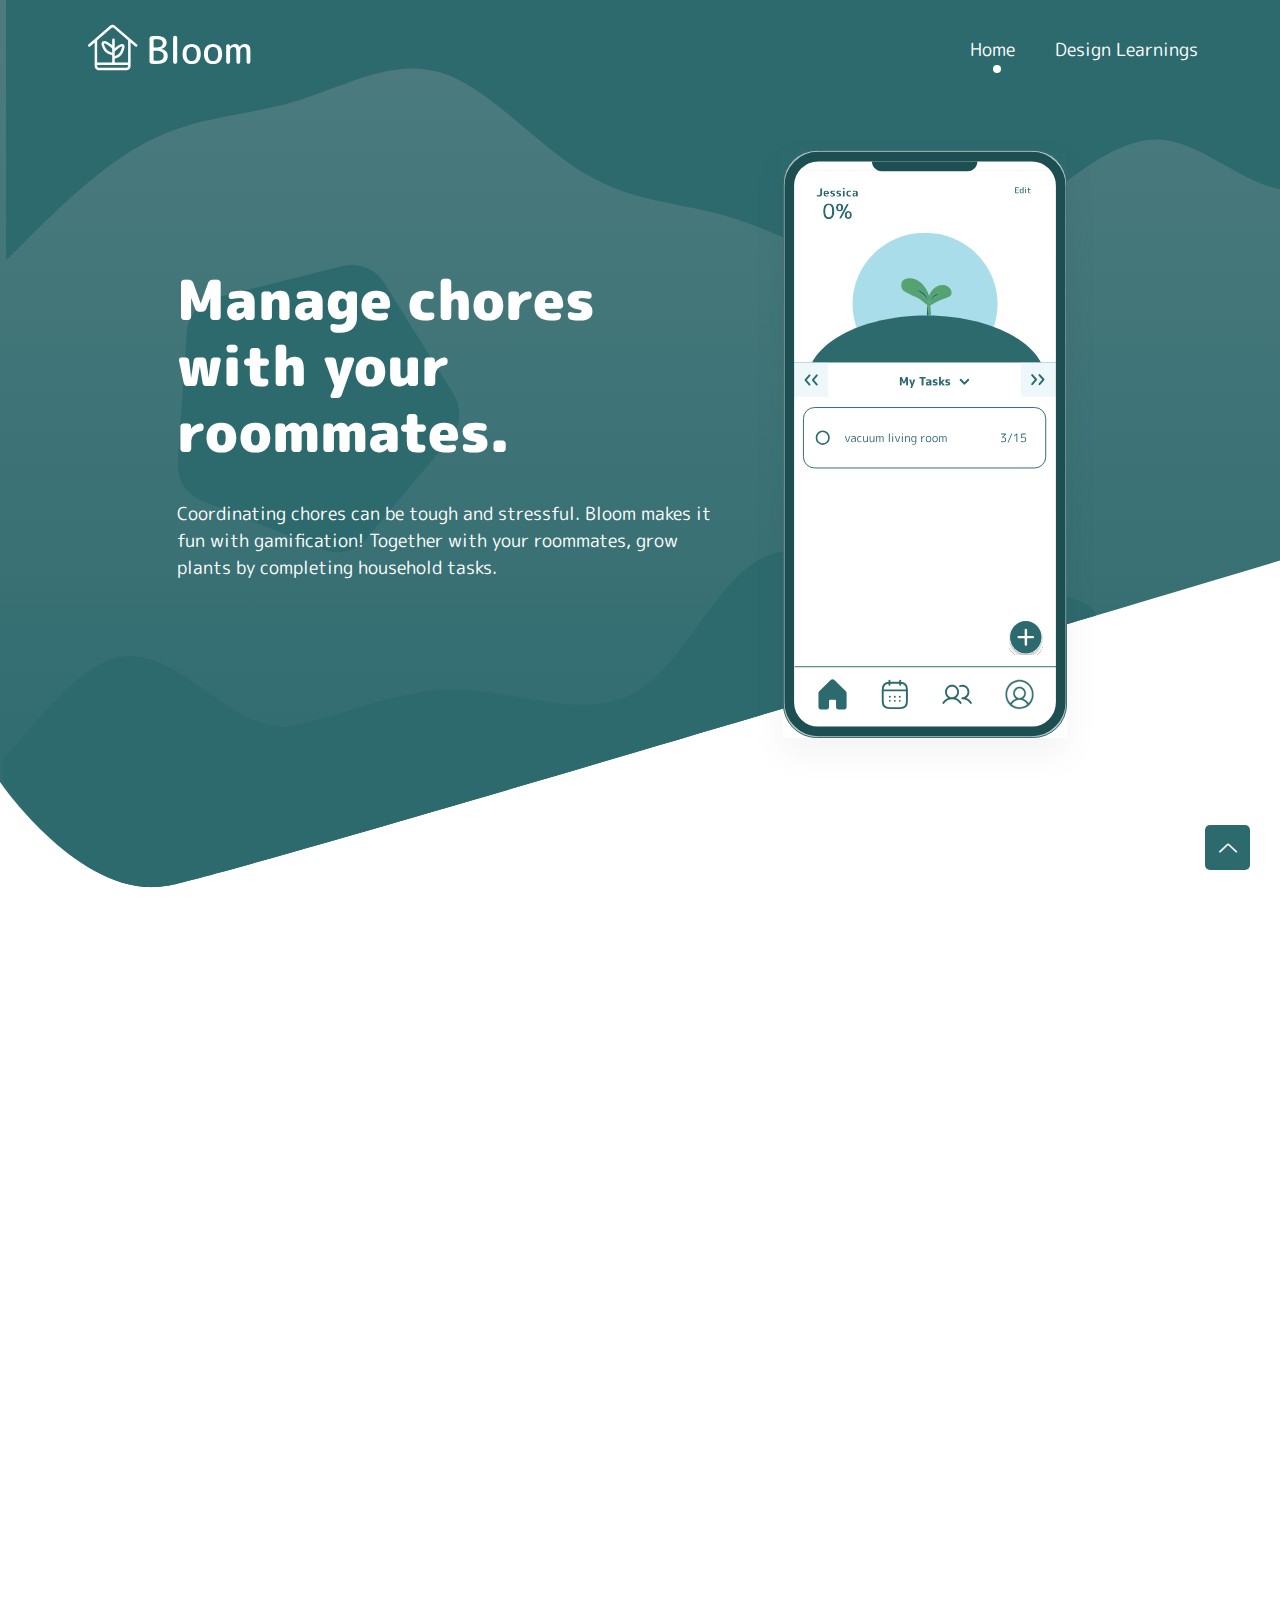
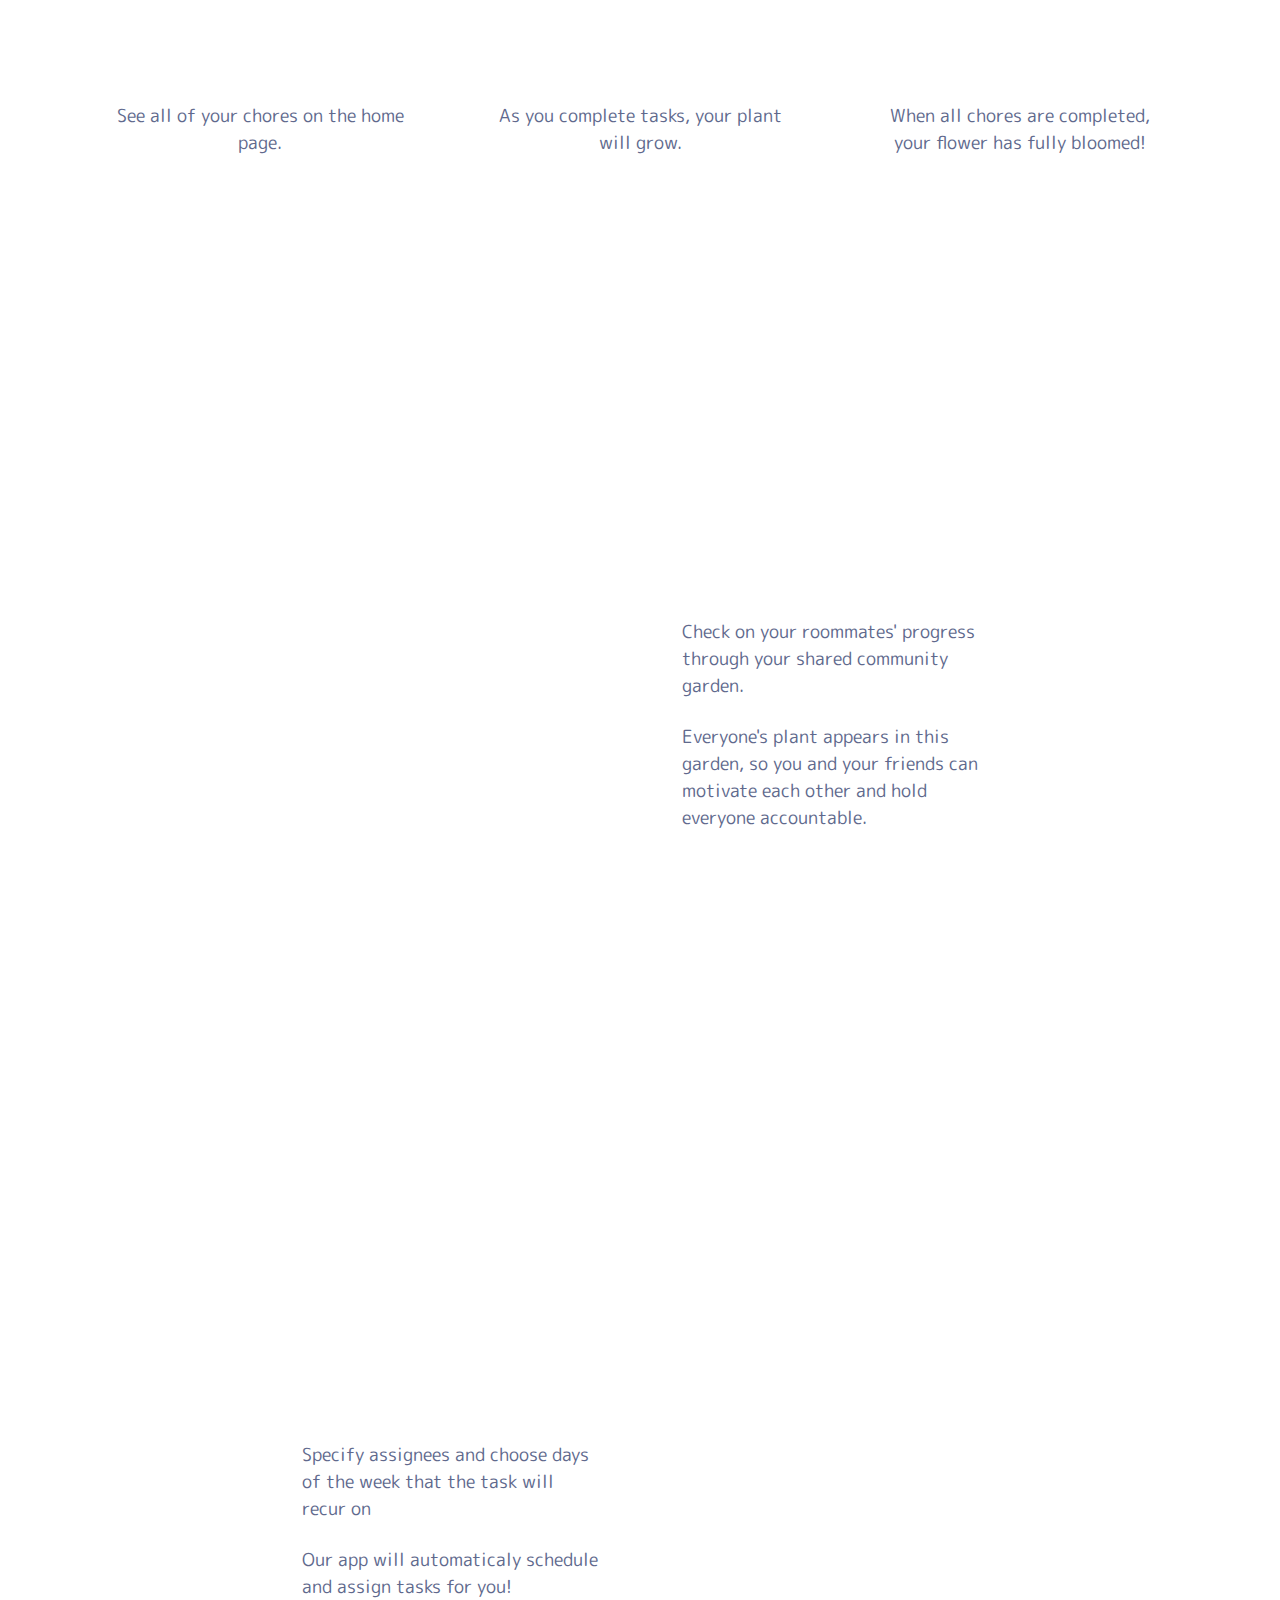
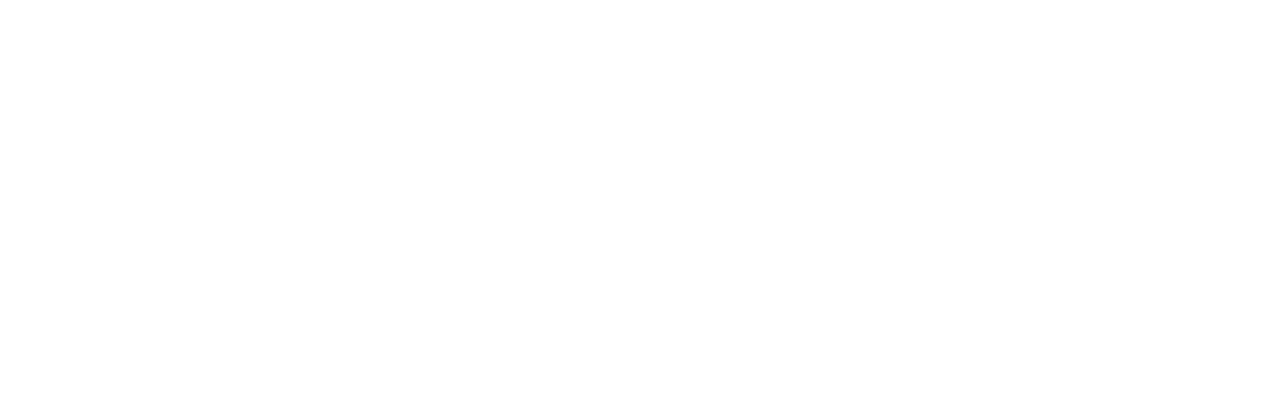
==== commit d6f18def: "Update index.html" ====
--- a/index.html
+++ b/index.html
@@ -212,7 +212,7 @@
 								Schedule
 							</h1>
 							<p class="wow fadeInUp" data-wow-delay=".4s" style="visibility: visible; animation-delay: 0.4s; animation-name: fadeInUp;">
-								hwllo world
+								Schedule recurring tasks to keep your household in check
 							</p>
 						</div>
 					</div>
@@ -222,7 +222,9 @@
 					<div class="col-xl-4 col-lg-8 col-md-10">
 						<div class="single-feature text-start">
 							<div class="content">
-								<p>Lorem Ipsum</p>
+								<p>Specify assignees and choose days of the week that the task will recur on</p>
+								<br>
+								<p>Our app will automaticaly schedule and assign tasks for you!</p>
 							</div>
 						</div>
 					</div>
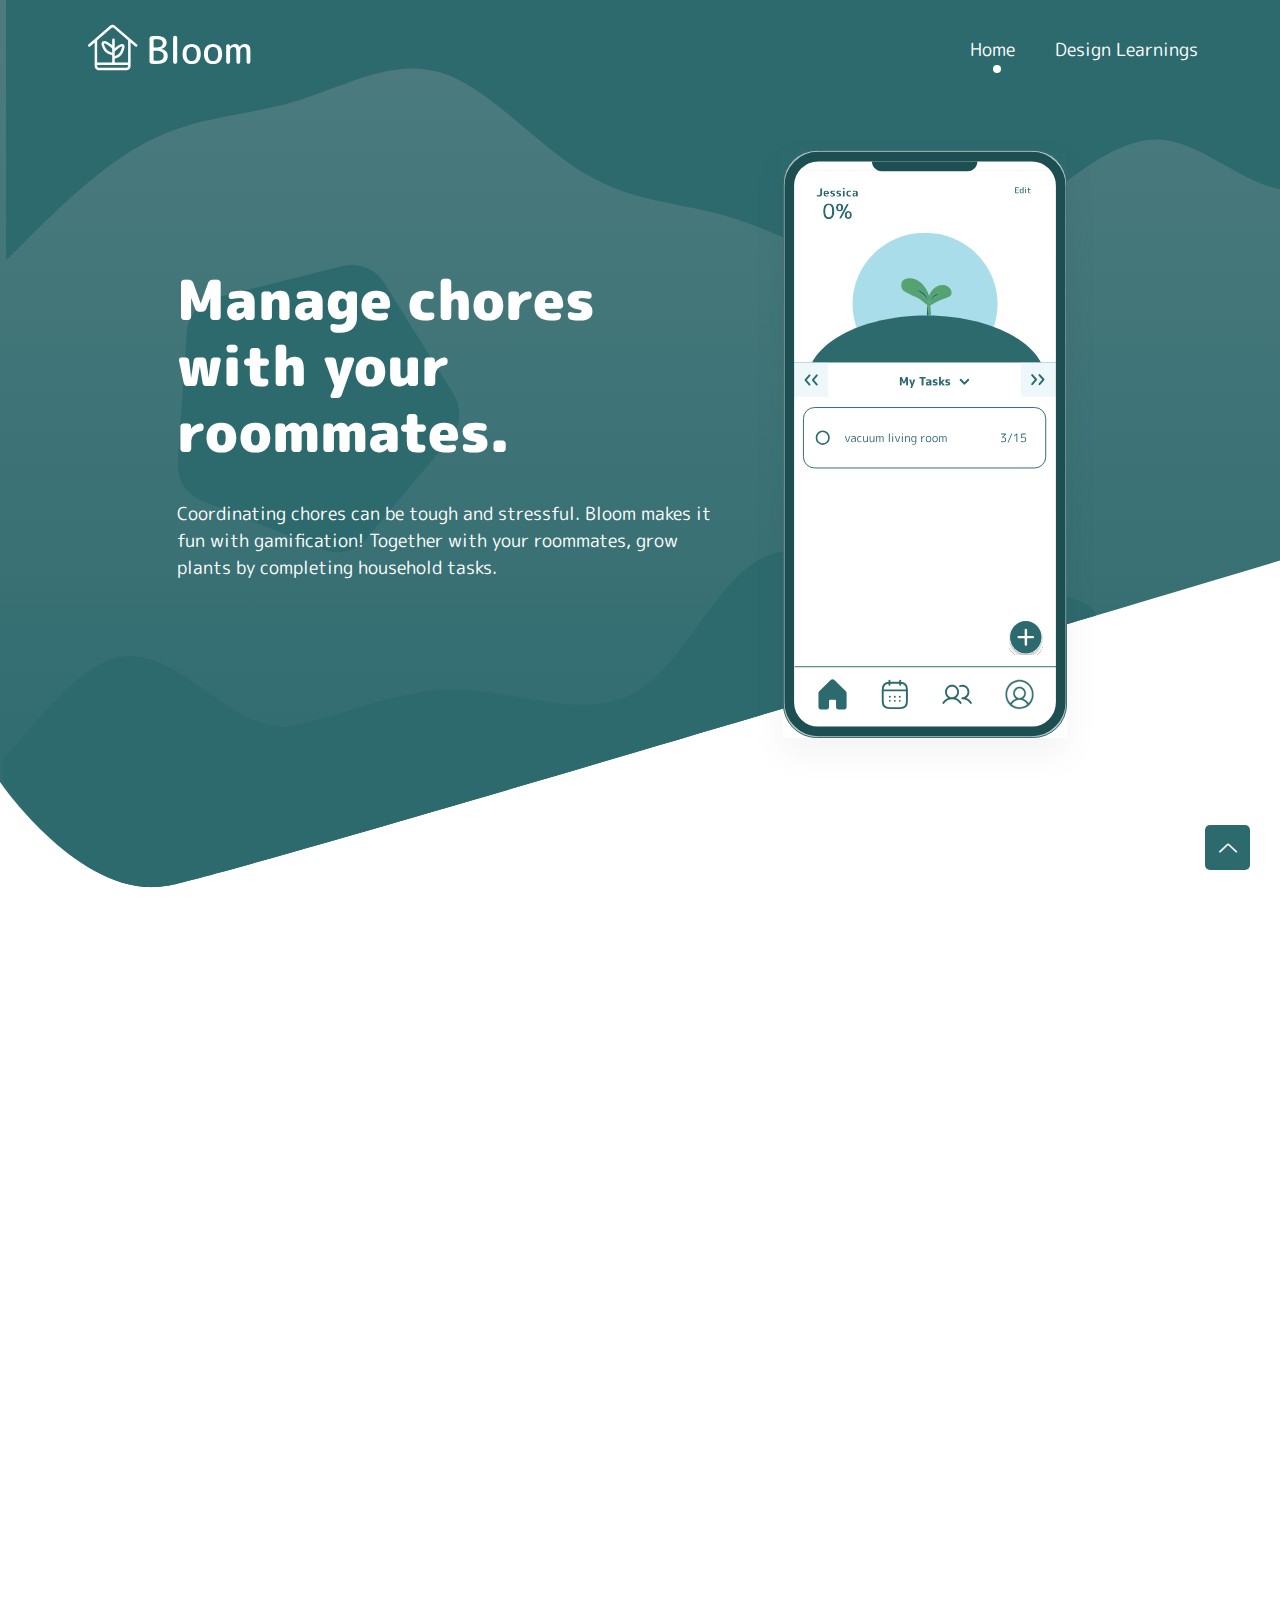
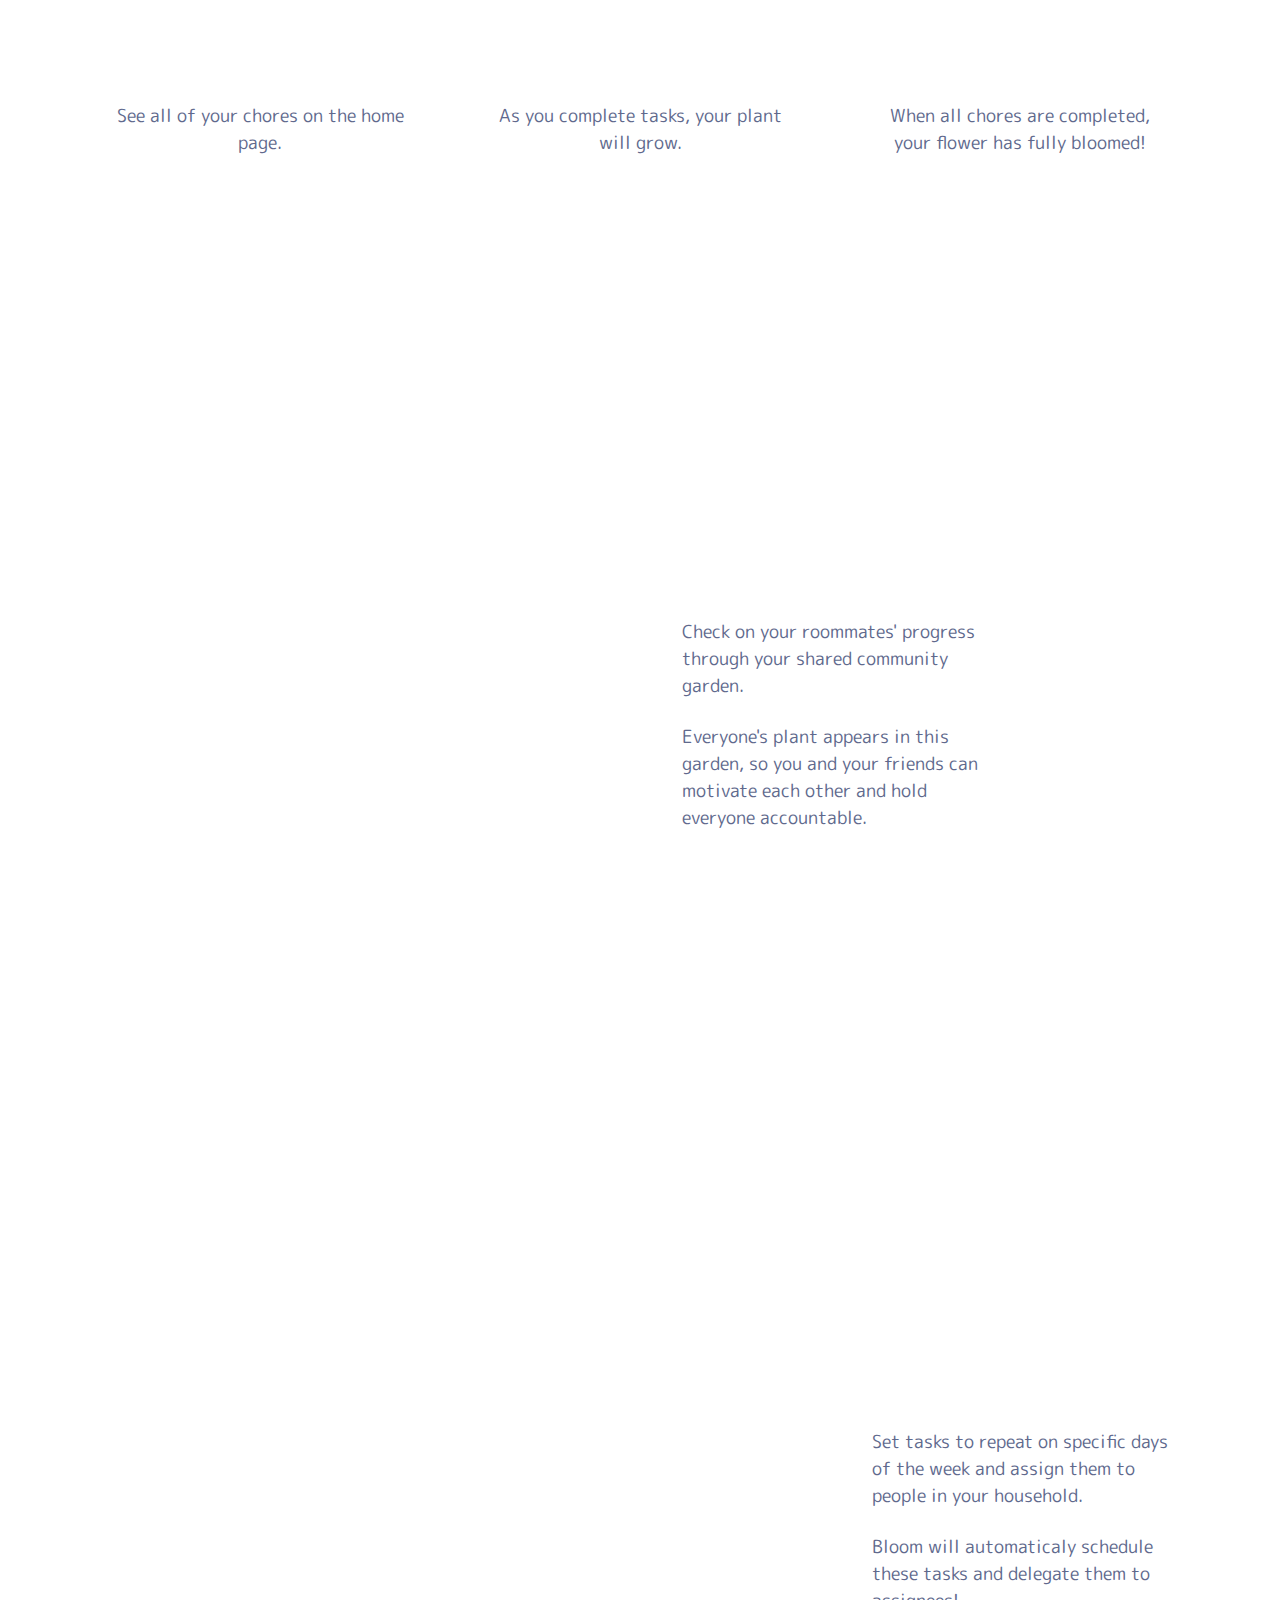
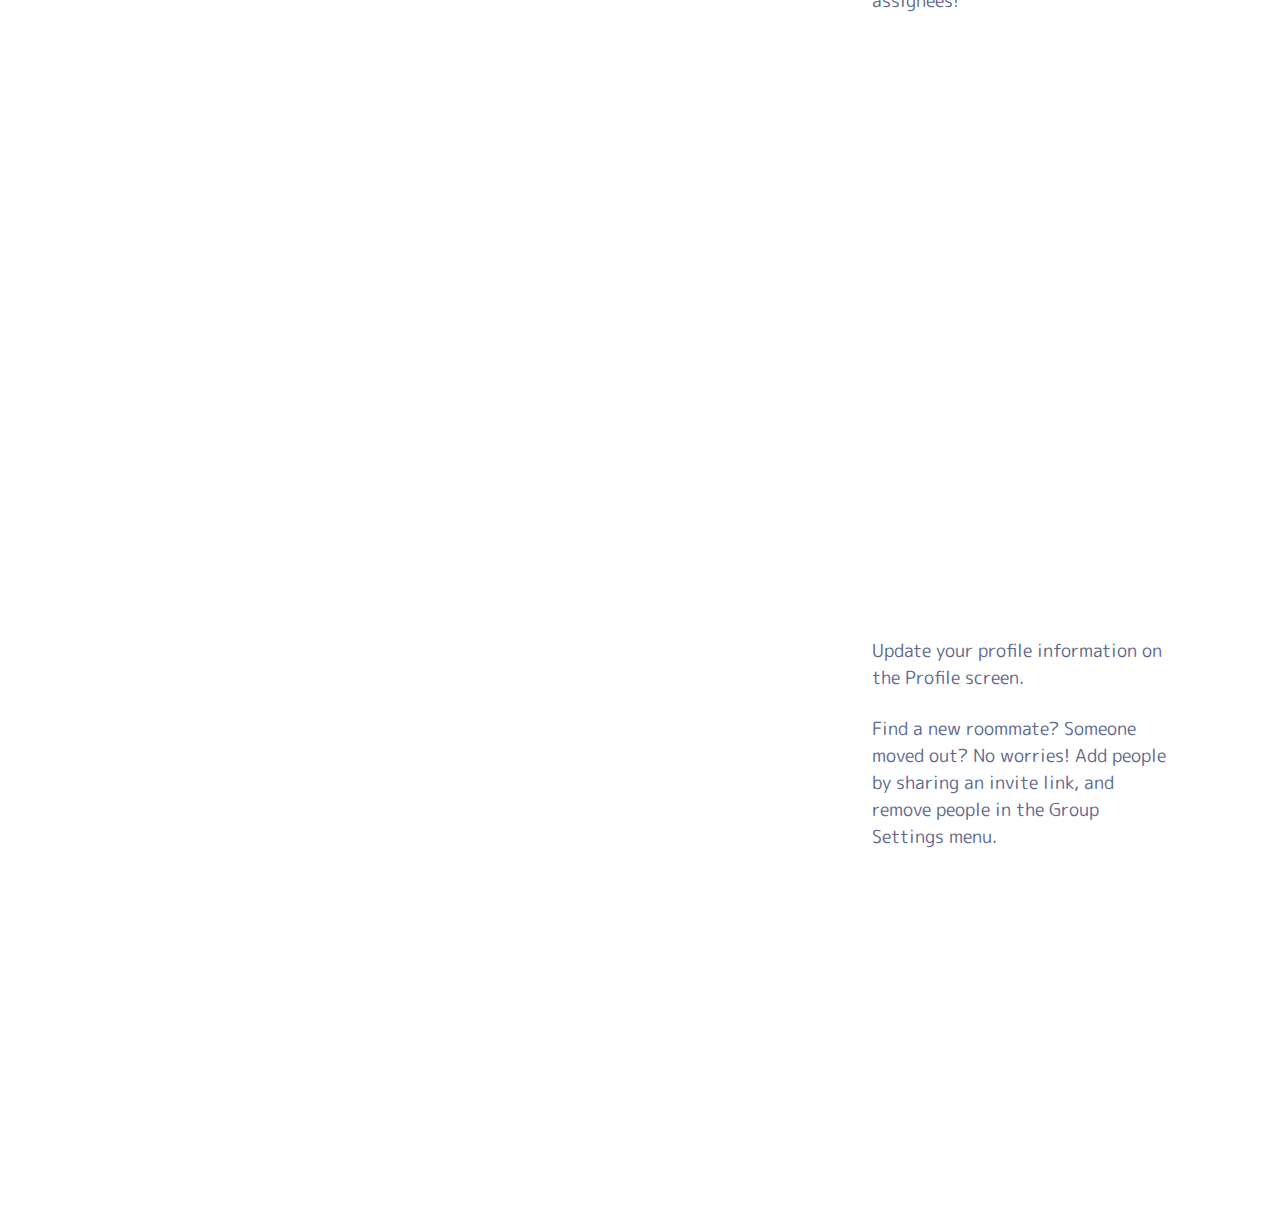
==== commit 00c2f6b5: "finalize" ====
--- a/index.html
+++ b/index.html
@@ -212,7 +212,7 @@
 								Schedule
 							</h1>
 							<p class="wow fadeInUp" data-wow-delay=".4s" style="visibility: visible; animation-delay: 0.4s; animation-name: fadeInUp;">
-								Schedule recurring tasks to keep your household in check
+								Use recurring tasks to keep your chores on a schedule.
 							</p>
 						</div>
 					</div>
@@ -220,23 +220,35 @@
 
 				<div class="row justify-content-center d-flex align-items-center">
 					<div class="col-xl-4 col-lg-8 col-md-10">
+						<div class="single-feature">
+							<div class="content">
+								<img
+									src="assets/img/frames/repeating-task-frame.svg"
+									class="img-1 wow fadeInUp"
+									data-wow-delay=".1s"
+									style="max-width: 90%;"
+								/>
+							</div>
+						</div>
+					</div>
+					<div class="col-xl-4 col-lg-8 col-md-10">
+						<div class="single-feature">
+							<div class="content">
+								<img
+									src="assets/img/frames/schedule-frame.svg"
+									class="img-1 wow fadeInUp"
+									data-wow-delay=".1s"
+									style="max-width: 90%;"
+								/>
+							</div>
+						</div>
+					</div>
+					<div class="col-xl-4 col-lg-8 col-md-10">
 						<div class="single-feature text-start">
 							<div class="content">
-								<p>Specify assignees and choose days of the week that the task will recur on</p>
+								<p>Set tasks to repeat on specific days of the week and assign them to people in your household.</p>
 								<br>
-								<p>Our app will automaticaly schedule and assign tasks for you!</p>
-							</div>
-						</div>
-					</div>
-					<div class="col-xl-4 col-lg-8 col-md-10">
-						<div class="single-feature">
-							<div class="content">
-								<img
-									src="assets/img/frames/schedule-frame.svg"
-									class="img-1 wow fadeInUp"
-									data-wow-delay=".1s"
-									style="max-width: 90%;"
-								/>
+								<p>Bloom will automaticaly schedule these tasks and delegate them to assignees!</p>
 							</div>
 						</div>
 					</div>
@@ -244,6 +256,60 @@
 			</div>
 		</section>
 		<!-- ========================= schedule tab end ========================= -->
+
+		<!-- ====================== manage users start ======================= -->
+		<section id="schedule-tab-feature" class="feature-section pt-50">
+			<div class="container">
+				<div class="row justify-content-center">
+					<div class="col-xxl-5 col-xl-6 col-lg-7">
+						<div class="section-title text-center mb-30">
+							<h1 class="mb-25 wow fadeInUp" data-wow-delay=".2s" style="visibility: visible; animation-delay: 0.2s; animation-name: fadeInUp;">
+								Manage Users
+							</h1>
+							<p class="wow fadeInUp" data-wow-delay=".4s" style="visibility: visible; animation-delay: 0.4s; animation-name: fadeInUp;">
+								Edit your profile and add or remove people from your roommate group.
+							</p>
+						</div>
+					</div>
+				</div>
+
+				<div class="row justify-content-center d-flex align-items-center">
+					<div class="col-xl-4 col-lg-8 col-md-10">
+						<div class="single-feature">
+							<div class="content">
+								<img
+									src="assets/img/frames/profile-frame.svg"
+									class="img-1 wow fadeInUp"
+									data-wow-delay=".1s"
+									style="max-width: 90%;"
+								/>
+							</div>
+						</div>
+					</div>
+					<div class="col-xl-4 col-lg-8 col-md-10">
+						<div class="single-feature">
+							<div class="content">
+								<img
+									src="assets/img/frames/manage-group-frame.svg"
+									class="img-1 wow fadeInUp"
+									data-wow-delay=".1s"
+									style="max-width: 90%;"
+								/>
+							</div>
+						</div>
+					</div>
+					<div class="col-xl-4 col-lg-8 col-md-10">
+						<div class="single-feature text-start">
+							<div class="content">
+								<p>Update your profile information on the Profile screen.</p> <br>
+								<p>Find a new roommate? Someone moved out? No worries! Add people by sharing an invite link, and remove people in the Group Settings menu.</p>
+							</div>
+						</div>
+					</div>
+				</div>
+			</div>
+		</section>
+		<!-- ========================= manage users end ========================= -->		
 
 		<!-- ========================= footer start ========================= -->
 		<footer id="footer" class="pt-40">
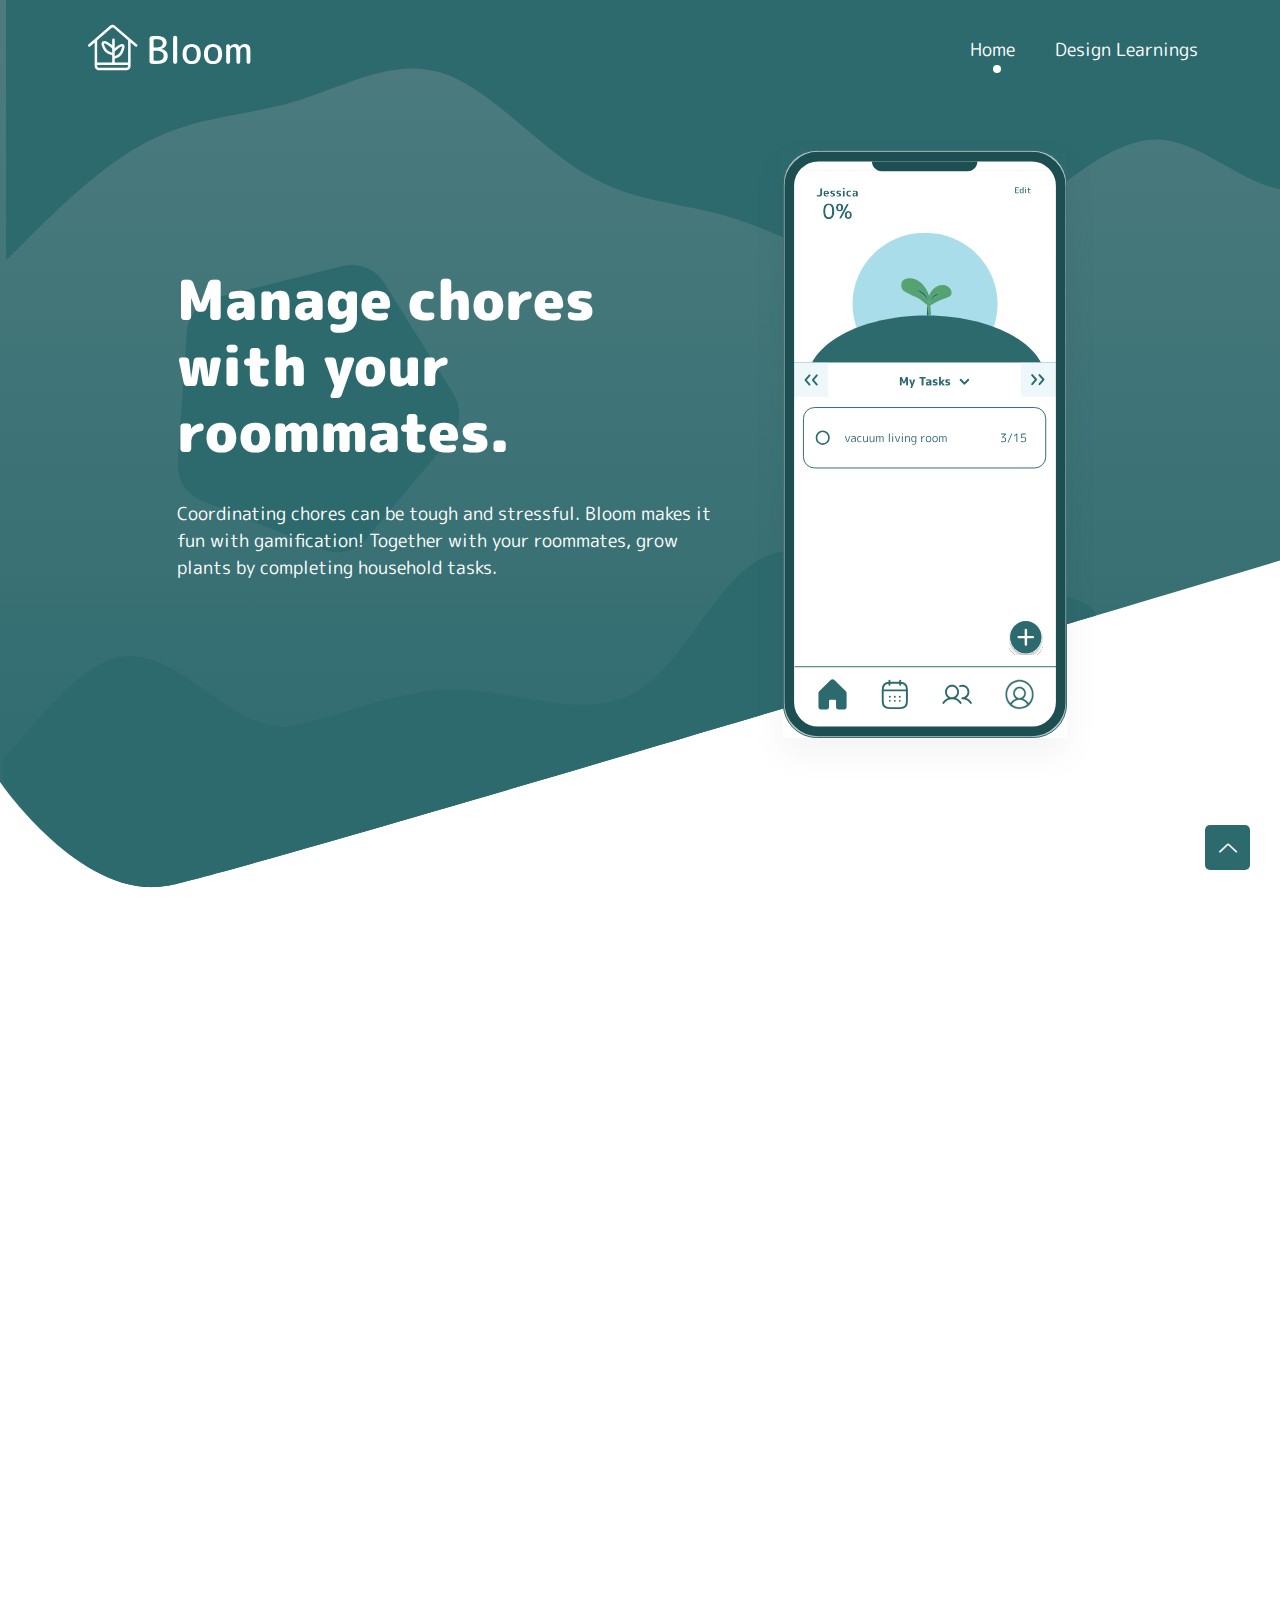
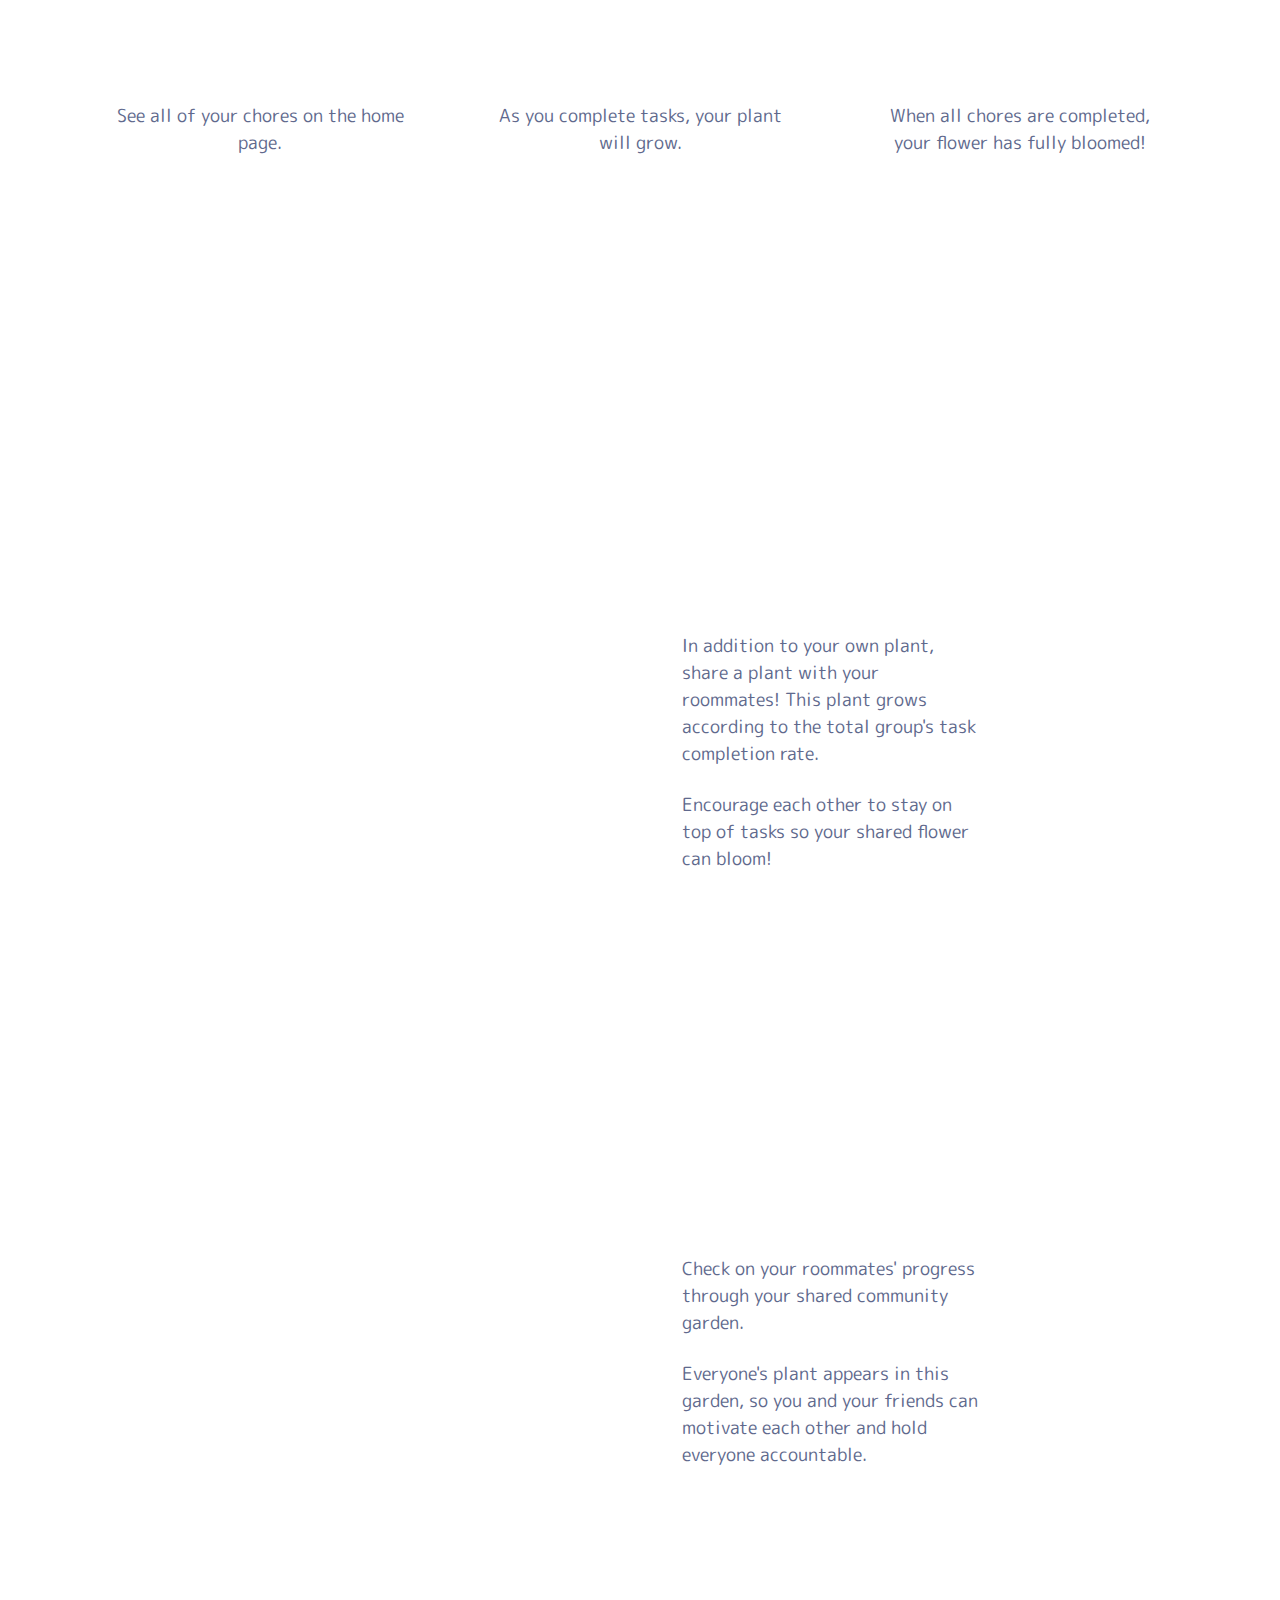
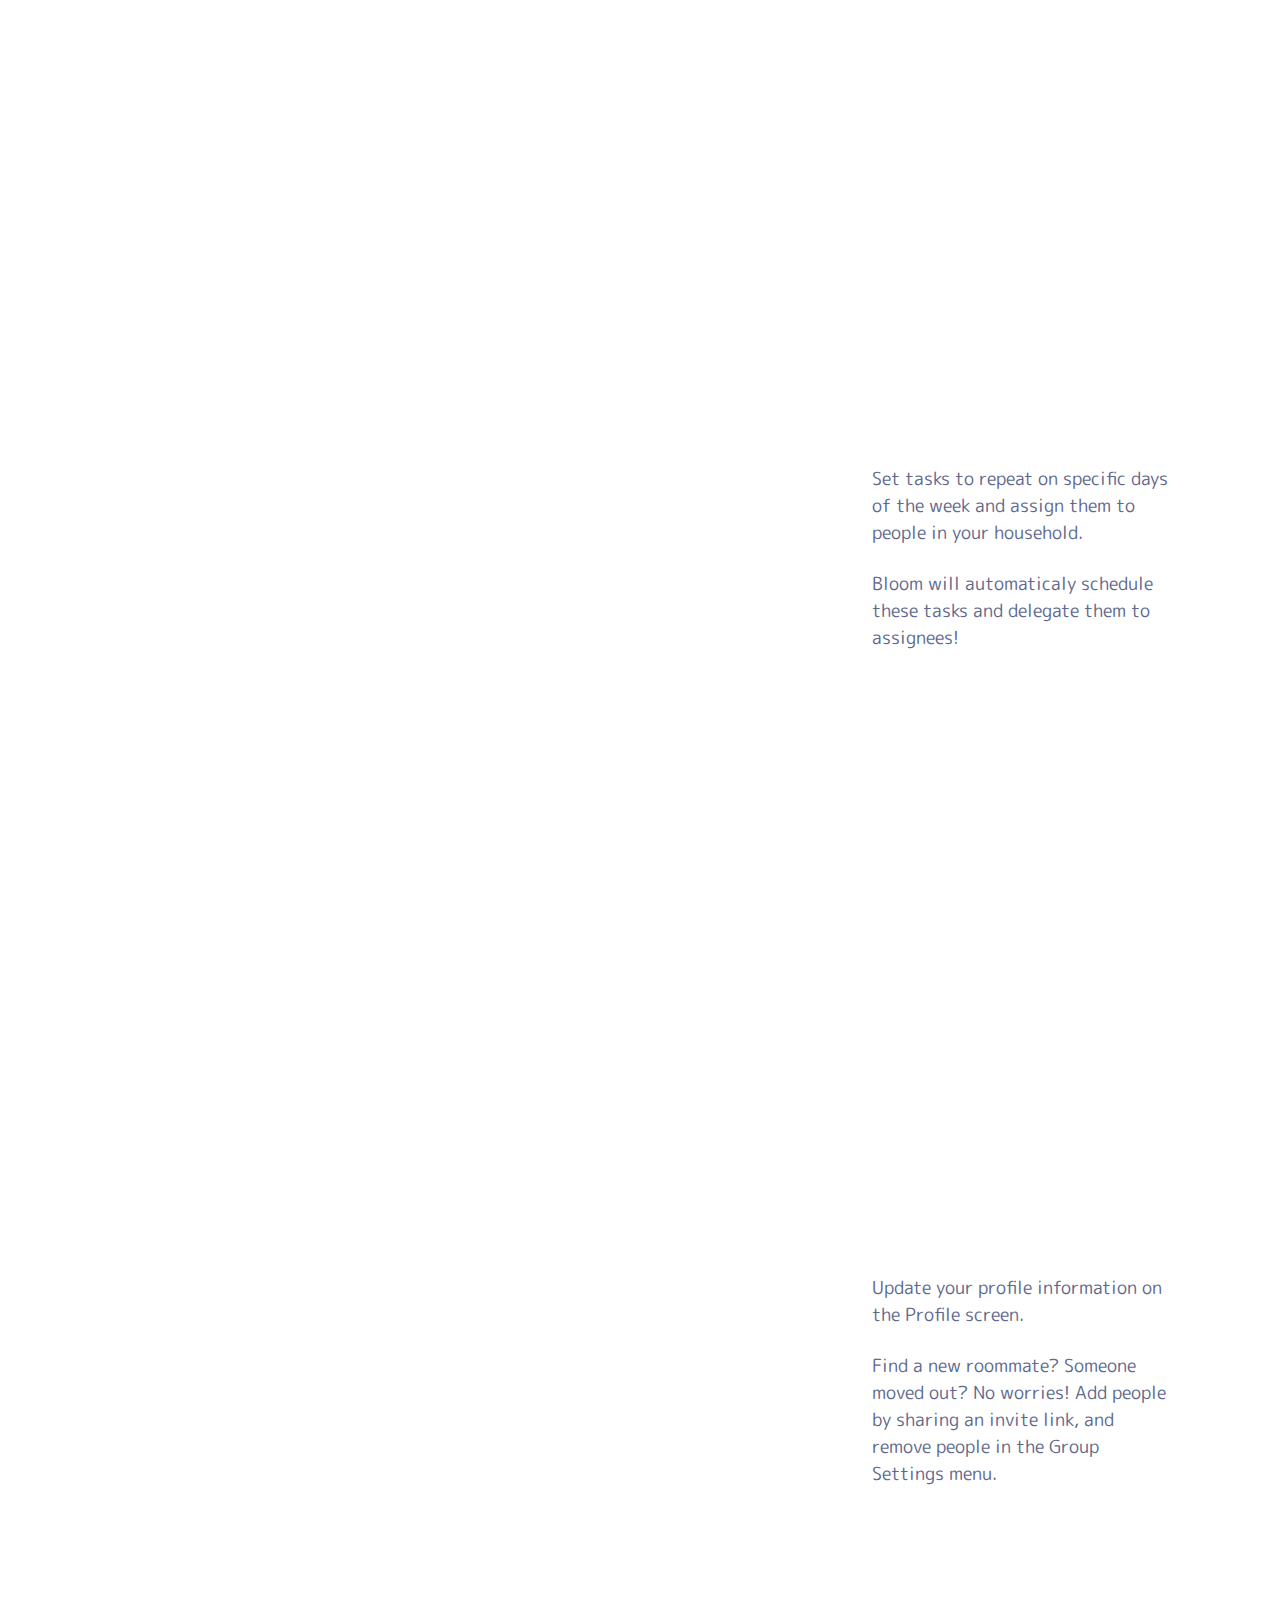
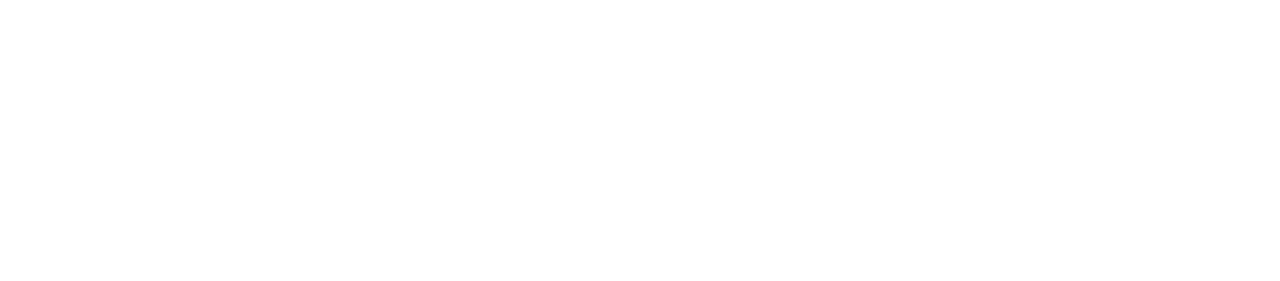
==== commit 59b19812: "adjust images" ====
--- a/index.html
+++ b/index.html
@@ -166,15 +166,37 @@
 					<div class="col-xxl-5 col-xl-6 col-lg-7">
 						<div class="section-title text-center mb-30">
 							<h1 class="mb-25 wow fadeInUp" data-wow-delay=".2s" style="visibility: visible; animation-delay: 0.2s; animation-name: fadeInUp;">
-								Community Garden
+								Cooperation
 							</h1>
 							<p class="wow fadeInUp" data-wow-delay=".4s" style="visibility: visible; animation-delay: 0.4s; animation-name: fadeInUp;">
-								Work together so your household's garden thrives.
-							</p>
-						</div>
-					</div>
-				</div>
-
+								Work together to grow a group flower and maintain a community garden.
+							</p>
+						</div>
+					</div>
+				</div>
+				<div class="row justify-content-center d-flex align-items-center">
+					<div class="col-xl-4 col-lg-8 col-md-10">
+						<div class="single-feature">
+							<div class="content">
+								<img
+									src="assets/img/frames/group-flower-frame.svg"
+									class="img-1 wow fadeInUp"
+									data-wow-delay=".1s"
+									style="max-width: 90%;"
+								/>
+							</div>
+						</div>
+					</div>
+					<div class="col-xl-4 col-lg-8 col-md-10">
+						<div class="single-feature text-start">
+							<div class="content">
+								<p>In addition to your own plant, share a plant with your roommates! This plant grows according to the total group's task completion rate.</p>
+								<br>
+								<p>Encourage each other to stay on top of tasks so your shared flower can bloom!</p>
+							</div>
+						</div>
+					</div>
+				</div>
 				<div class="row justify-content-center d-flex align-items-center">
 					<div class="col-xl-4 col-lg-8 col-md-10">
 						<div class="single-feature">
@@ -201,6 +223,7 @@
 			</div>
 		</section>
 		<!-- ========================= roommates garden end ========================= -->
+
 
 		<!-- ====================== schedule tab start ======================= -->
 		<section id="schedule-tab-feature" class="feature-section pt-50">
@@ -314,9 +337,9 @@
 		<!-- ========================= footer start ========================= -->
 		<footer id="footer" class="pt-40">
 			<img
-				src="assets/img/footer/3-flowers.svg"
-				style="max-width: 20%;"
-				class="wow fadeInUp"
+				src="assets/img/footer/flowers-footer.svg"
+				style="max-width: 35%;"
+				class="wow fadeInUp mt-5"
 				data-wow-delay=".05s"
 			/>
 		</footer>
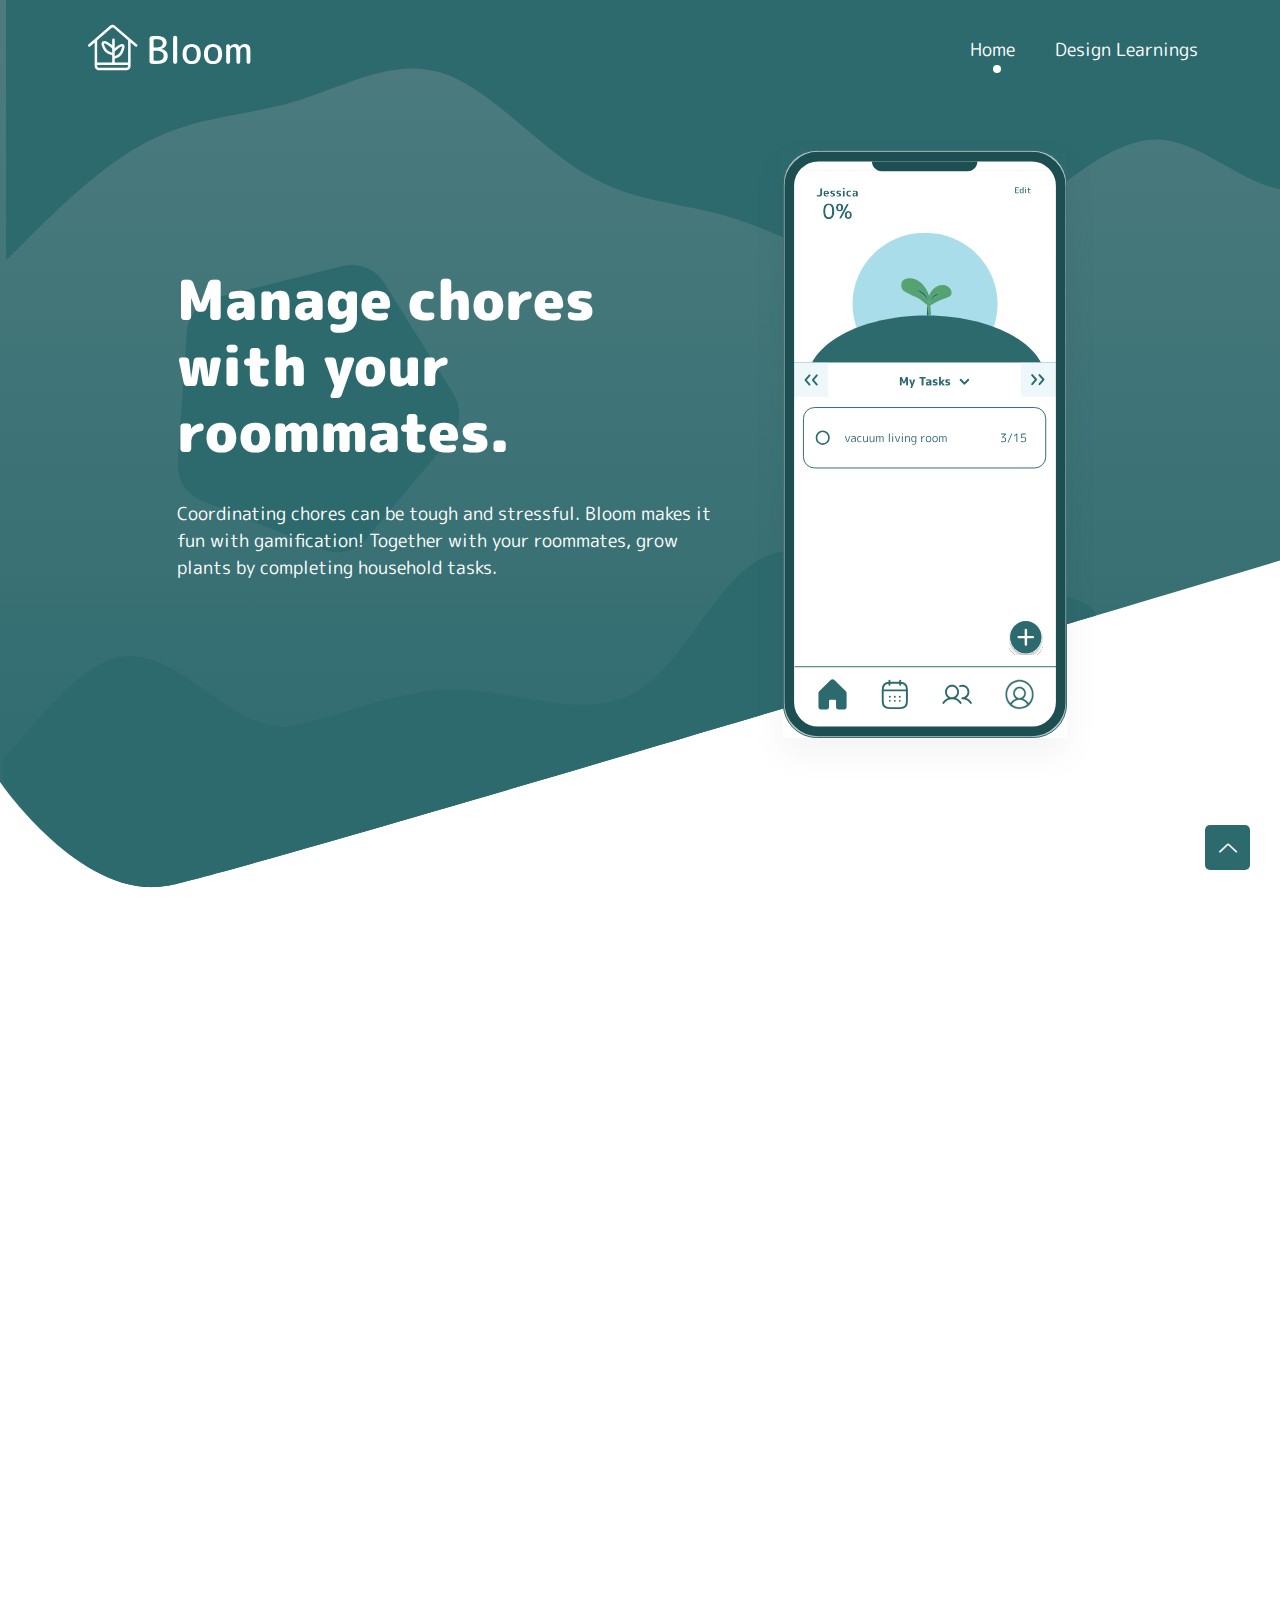
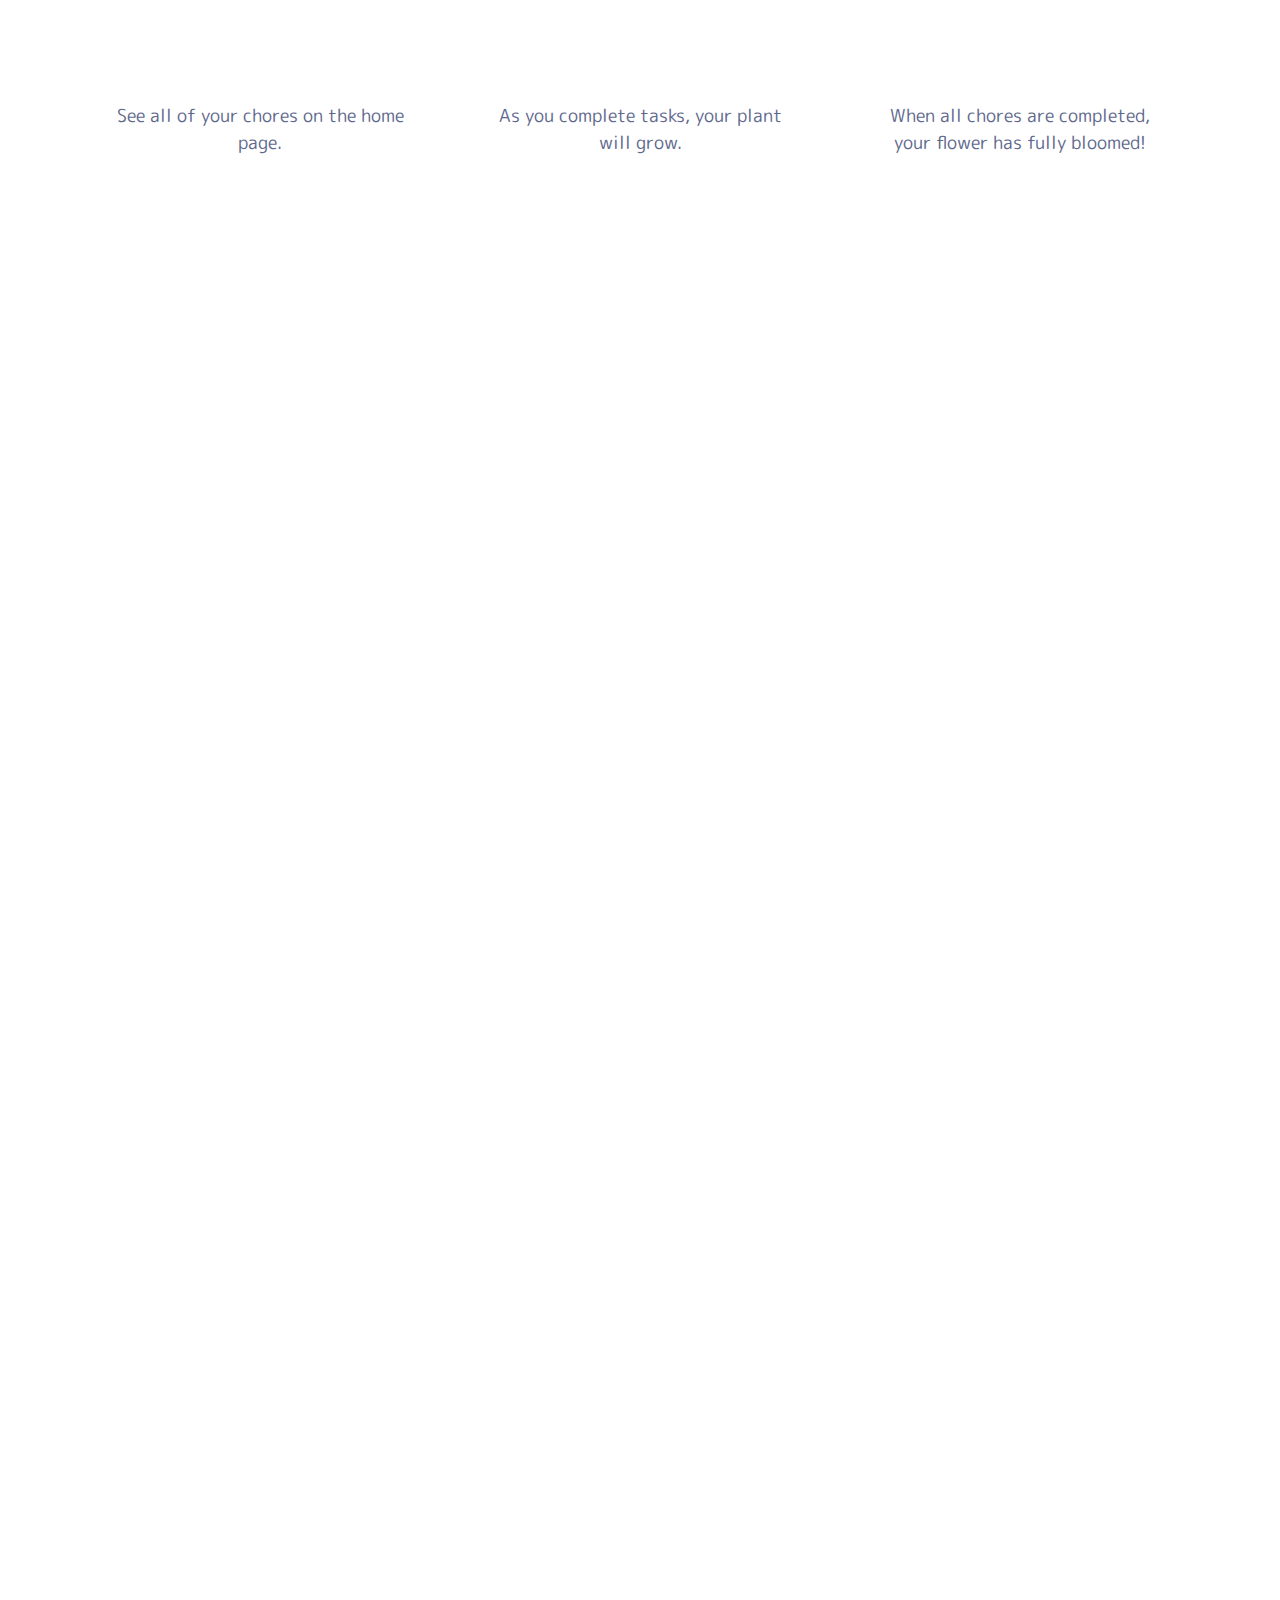
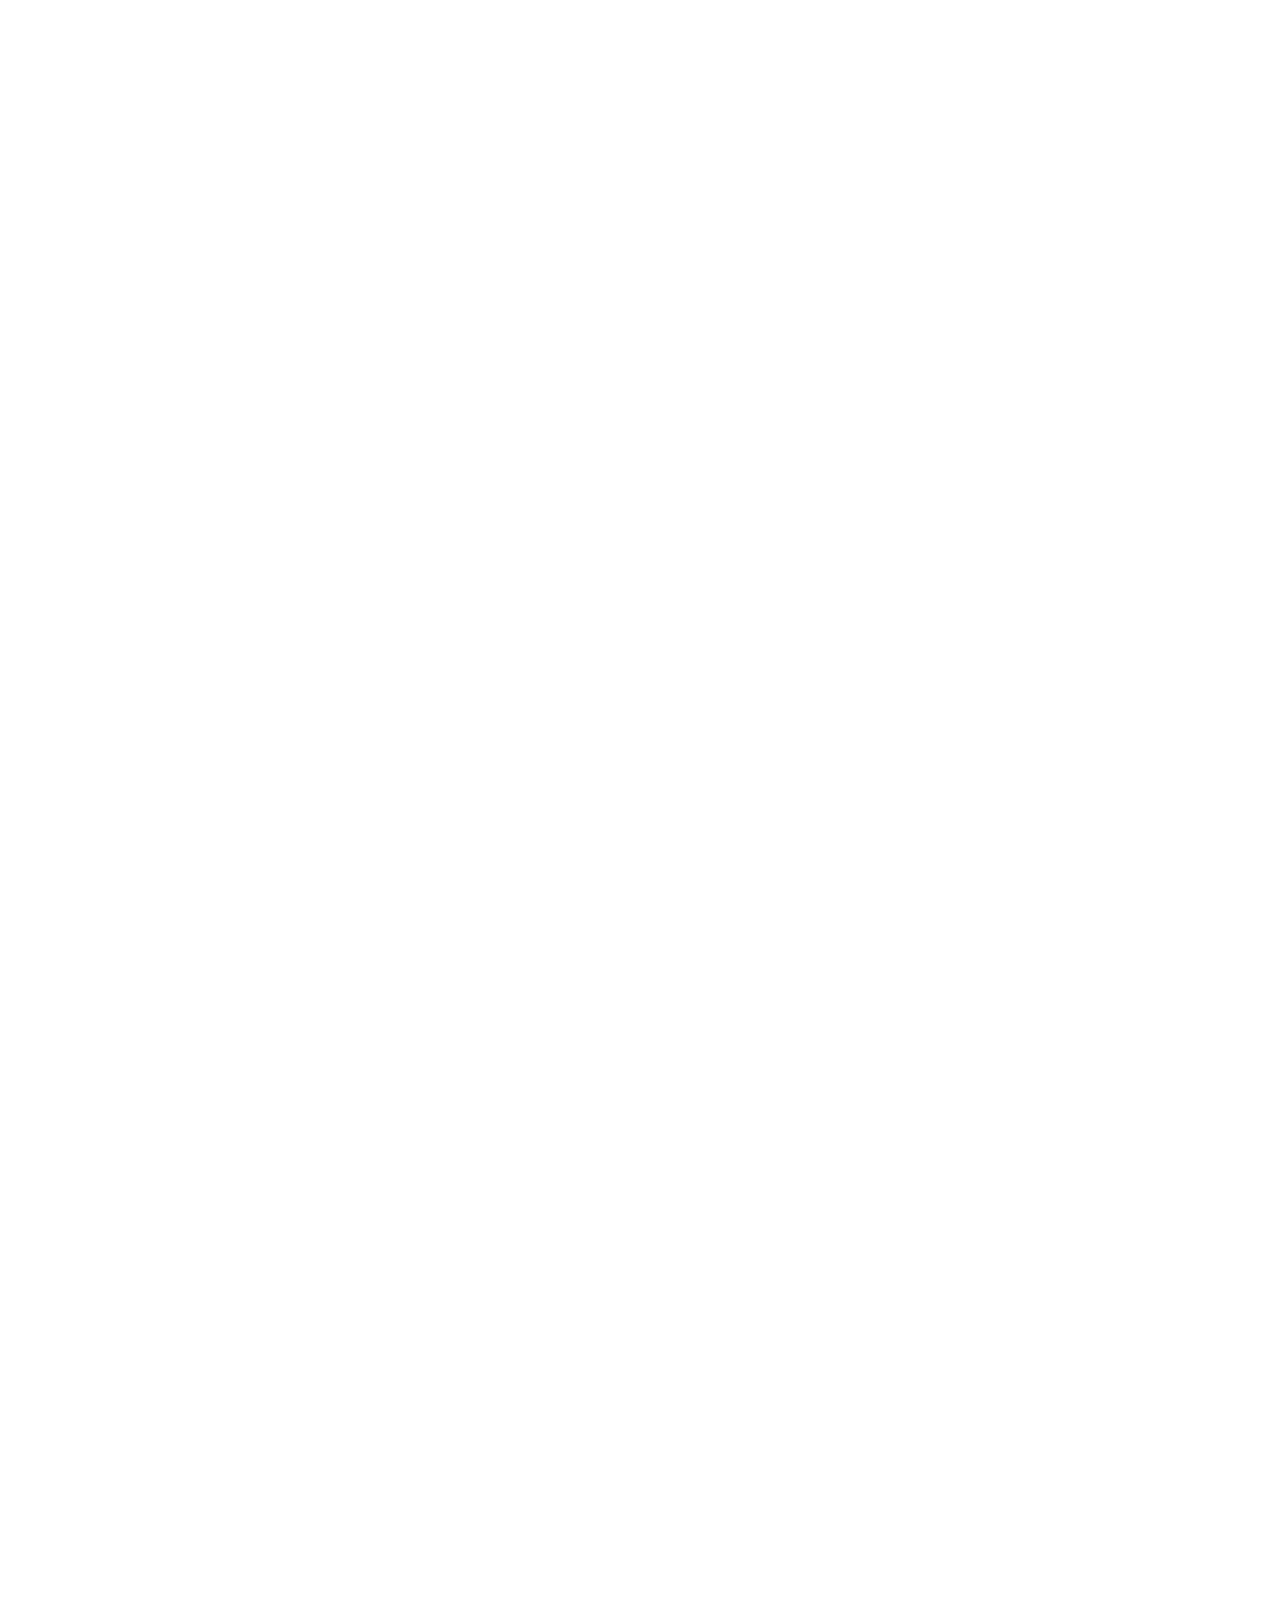
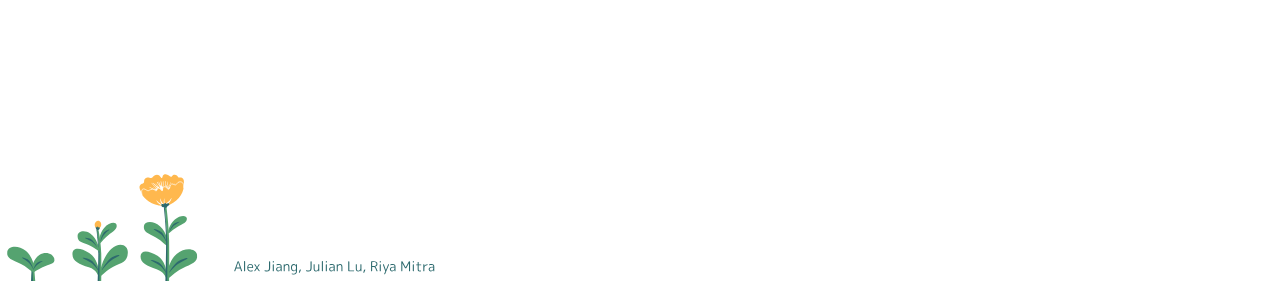
==== commit 460eac5f: "animations :)" ====
--- a/index.html
+++ b/index.html
@@ -76,7 +76,7 @@
 							<h1 class="wow fadeInUp" data-wow-delay=".2s">
 								Manage chores with your roommates.
 							</h1>
-							<p>Coordinating chores can be tough and stressful. Bloom makes it fun with gamification! Together with your roommates, grow plants by completing household tasks.
+							<p class="wow fadeInUp" data-wow-delay=".4s">Coordinating chores can be tough and stressful. Bloom makes it fun with gamification! Together with your roommates, grow plants by completing household tasks.
 							</p>
 							<!--<a href="javascript:void(0)" class="main-btn btn-hover wow fadeInUp" data-wow-delay=".6s">Get Started</a> -->
 						</div>
@@ -166,7 +166,7 @@
 					<div class="col-xxl-5 col-xl-6 col-lg-7">
 						<div class="section-title text-center mb-30">
 							<h1 class="mb-25 wow fadeInUp" data-wow-delay=".2s" style="visibility: visible; animation-delay: 0.2s; animation-name: fadeInUp;">
-								Cooperation
+								Collaborative Effort
 							</h1>
 							<p class="wow fadeInUp" data-wow-delay=".4s" style="visibility: visible; animation-delay: 0.4s; animation-name: fadeInUp;">
 								Work together to grow a group flower and maintain a community garden.
@@ -189,7 +189,7 @@
 					</div>
 					<div class="col-xl-4 col-lg-8 col-md-10">
 						<div class="single-feature text-start">
-							<div class="content">
+							<div class="content wow fadeInUp" data-wow-delay=".2s">
 								<p>In addition to your own plant, share a plant with your roommates! This plant grows according to the total group's task completion rate.</p>
 								<br>
 								<p>Encourage each other to stay on top of tasks so your shared flower can bloom!</p>
@@ -212,7 +212,7 @@
 					</div>
 					<div class="col-xl-4 col-lg-8 col-md-10">
 						<div class="single-feature text-start">
-							<div class="content">
+							<div class="content wow fadeInUp" data-wow-delay=".2s">
 								<p>Check on your roommates' progress through your shared community garden.</p>
 								<br>
 								<p>Everyone's plant appears in this garden, so you and your friends can motivate each other and hold everyone accountable.</p>
@@ -268,7 +268,7 @@
 					</div>
 					<div class="col-xl-4 col-lg-8 col-md-10">
 						<div class="single-feature text-start">
-							<div class="content">
+							<div class="content wow fadeInUp" data-wow-delay=".2s">
 								<p>Set tasks to repeat on specific days of the week and assign them to people in your household.</p>
 								<br>
 								<p>Bloom will automaticaly schedule these tasks and delegate them to assignees!</p>
@@ -323,7 +323,7 @@
 					</div>
 					<div class="col-xl-4 col-lg-8 col-md-10">
 						<div class="single-feature text-start">
-							<div class="content">
+							<div class="content wow fadeInUp" data-wow-delay=".2s">
 								<p>Update your profile information on the Profile screen.</p> <br>
 								<p>Find a new roommate? Someone moved out? No worries! Add people by sharing an invite link, and remove people in the Group Settings menu.</p>
 							</div>
@@ -339,8 +339,7 @@
 			<img
 				src="assets/img/footer/flowers-footer.svg"
 				style="max-width: 35%;"
-				class="wow fadeInUp mt-5"
-				data-wow-delay=".05s"
+				class="mt-5"
 			/>
 		</footer>
 		<!-- ========================= footer end ========================= -->
